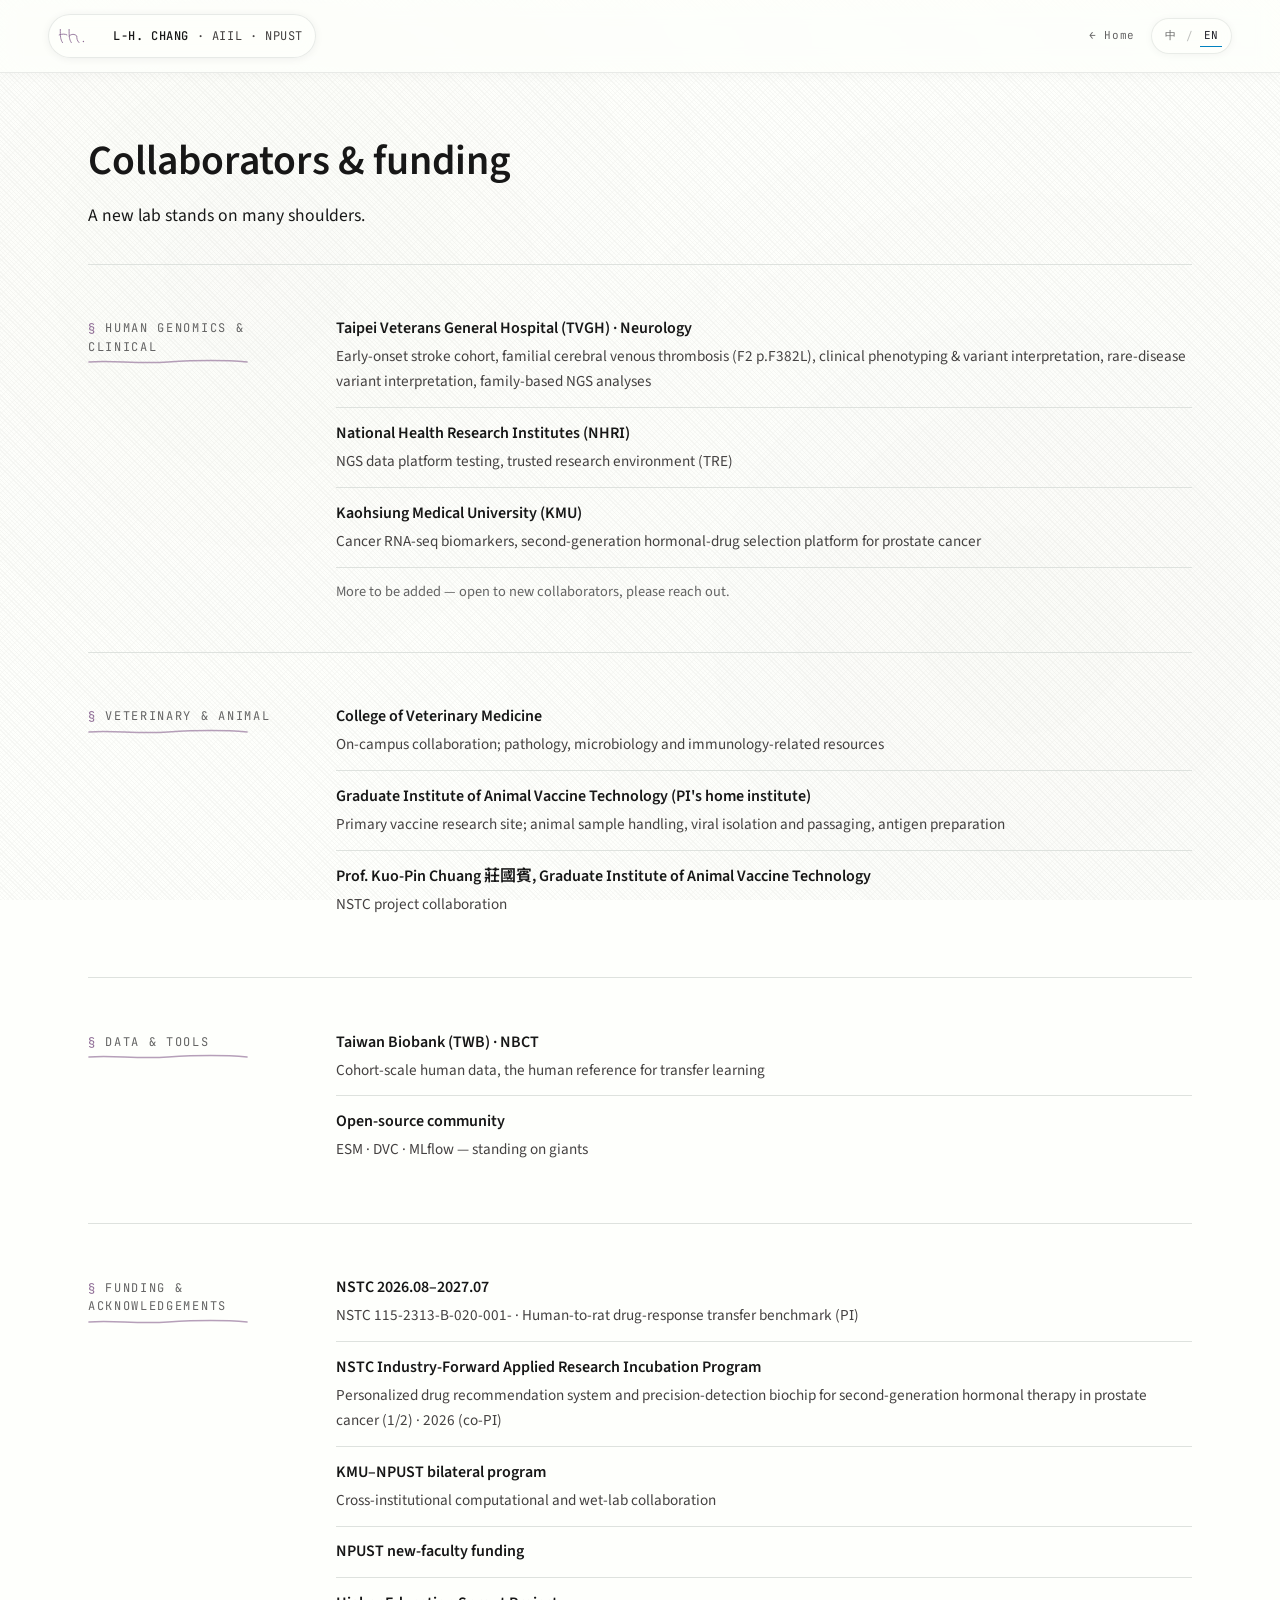
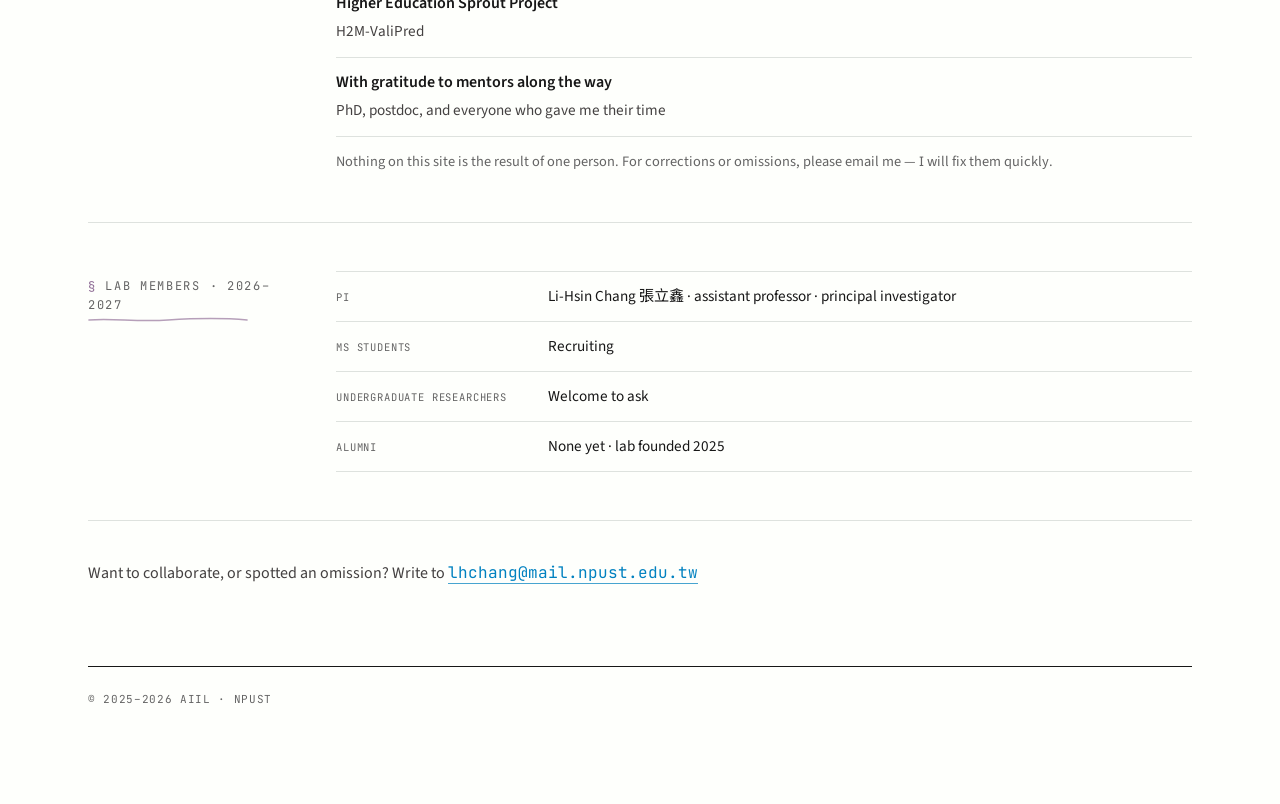
==== collaborators.html @ 1526cdbb "Collaborators: homepage keeps a five-line summary; full list moves to collaborators.html The new pag" ====
<!DOCTYPE html>
<html lang="zh-Hant">
<head>
<meta charset="UTF-8" />
<meta name="viewport" content="width=device-width, initial-scale=1.0" />
<title>合作與經費 · Collaborators — AIIL</title>
<meta name="description" content="Collaborators, funding and lab members of AIIL, the lab of Li-Hsin Chang at NPUST." />

<link rel="preconnect" href="https://fonts.googleapis.com">
<link rel="preconnect" href="https://fonts.gstatic.com" crossorigin>
<link href="https://fonts.googleapis.com/css2?family=JetBrains+Mono:wght@400;500;600&family=Noto+Sans+TC:wght@300;400;500;700&family=Noto+Serif+TC:wght@400;500;600;700;900&family=Source+Sans+3:ital,wght@0,300..700;1,400&family=Source+Serif+4:ital,opsz,wght@0,8..60,400..700;1,8..60,500&display=swap" rel="stylesheet">

<style>
/* Shared tokens, base and top bar: copied from index.html */
:root {
  /* palette: paper + ink, tuned slightly cooler for the night-sky masthead */
  --night-sky:  #1f1f29;
  --brand-blue: #0081c0;
  --action-azure: #41a1cf;
  --paper:      #fefffc;          /* off-white canvas with a small paper warmth */
  --paper-deep: #f9faf7;          /* recessed paper panels */
  --paper-edge: #dee2de;          /* cool hairline rules */
  --ink:        #171717;          /* near-black */
  --ink-soft:   #444141;          /* body text second tier */
  --ink-faint:  #646464;          /* captions, meta */
  --surface:    #ffffff;
  --cinnabar:       #8d6a94;      /* primary ink (accent) */
  --cinnabar-soft:  #a58caa;      /* lighter wash */
  --cinnabar-deep:  #5e4466;      /* saturated stroke core */
  --ink-secondary:  #5e4466;      /* pairs with accent for two-ink flourishes */
  --shadow-soft: rgba(0, 0, 0, 0.08) 0 1px 1px 0, rgba(0, 0, 0, 0.08) 0 4px 5px 0;
  --shadow-nav: rgba(0, 0, 0, 0.12) 0 2px 10px 0;
  --shadow-hairline: rgb(222, 226, 222) 0 0 0 1px;

  /* type */
  --sans-zh: 'Noto Sans TC', system-ui, sans-serif;
  --serif-zh: 'Noto Serif TC', 'Iowan Old Style', 'Charter', Georgia, serif;
  --sans-en: 'Source Sans 3', 'Noto Sans TC', system-ui, sans-serif;
  --serif-en: 'Source Serif 4', 'Noto Serif TC', 'Iowan Old Style', 'Charter', Georgia, serif;
  --sans: var(--sans-zh);
  --serif: var(--serif-zh);
  --mono: 'JetBrains Mono', ui-monospace, 'SFMono-Regular', Menlo, monospace;

  /* rhythm */
  --measure: 62ch;
  --gutter: clamp(1rem, 4vw, 3rem);
}

/* ========================================================================
   RESET + BASE
   ======================================================================== */
*, *::before, *::after { box-sizing: border-box; margin: 0; padding: 0; }

html { scroll-behavior: smooth; -webkit-text-size-adjust: 100%; overflow-x: hidden; }
body {
  font-family: var(--sans);
  color: var(--ink);
  background: var(--paper);
  line-height: 1.55;
  font-size: 17px;
  -webkit-font-smoothing: antialiased;
  text-rendering: optimizeLegibility;
  font-feature-settings: "ss01", "cv11", "calt";
  overflow-x: hidden;
}

/* paper texture — extremely subtle, two overlaid noise layers */
body::before {
  content: "";
  position: fixed; inset: 0;
  pointer-events: none;
  z-index: 0;
  opacity: 0.4;
  mix-blend-mode: multiply;
  background-image:
    radial-gradient(circle at 20% 30%, rgba(120,100,60,0.05) 0, transparent 40%),
    radial-gradient(circle at 80% 70%, rgba(80,60,40,0.05) 0, transparent 45%);
}
/* paper fibres - very faint crosshatch */
body::after {
  content: "";
  position: fixed; inset: 0;
  pointer-events: none;
  z-index: 0;
  opacity: 0.06;
  background-image:
    repeating-linear-gradient(45deg, rgba(27,26,23,0.5) 0 1px, transparent 1px 3px),
    repeating-linear-gradient(-45deg, rgba(27,26,23,0.3) 0 1px, transparent 1px 4px);
}

a { color: inherit; text-decoration: none; }
img { display: block; max-width: 100%; }
button { font: inherit; color: inherit; background: none; border: 0; cursor: pointer; }

::selection { background: var(--cinnabar); color: var(--paper); }

/* html[lang] gets appropriate type roles */
html[lang="zh-Hant"] { --sans: var(--sans-zh); --serif: var(--serif-zh); }
html[lang="en"] { --sans: var(--sans-en); --serif: var(--serif-en); }
html[lang="zh-Hant"] body { font-family: var(--serif); }
html[lang="en"] body { font-family: var(--sans); }

/* ========================================================================
   VERSION SWITCHER (top bar)
   ======================================================================== */
.shell {
  position: relative;
  z-index: 1;
}

.topbar {
  position: sticky;
  top: 0;
  z-index: 50;
  background: color-mix(in srgb, var(--paper) 78%, transparent);
  backdrop-filter: blur(10px);
  border-bottom: 1px solid color-mix(in srgb, var(--paper-edge) 70%, transparent);
  box-shadow: 0 1px 12px rgba(0, 0, 0, 0.035);
}

.topbar-inner {
  max-width: 1400px;
  margin: 0 auto;
  padding: 14px var(--gutter);
  display: flex;
  align-items: center;
  justify-content: space-between;
  gap: 1rem;
  flex-wrap: wrap;
}

.seal {
  display: inline-flex;
  align-items: center;
  gap: 12px;
  padding: 6px 12px 6px 8px;
  font-family: var(--mono);
  font-size: 12px;
  letter-spacing: 0.05em;
  color: var(--ink-soft);
  text-transform: uppercase;
  background: color-mix(in srgb, var(--paper) 76%, transparent);
  border: 1px solid color-mix(in srgb, var(--paper-edge) 70%, transparent);
  border-radius: 50px;
  box-shadow: rgba(0, 0, 0, 0.06) 0 1px 8px 0;
  backdrop-filter: blur(9px);
}
.seal-mark {
  width: 44px; height: 30px;
  display: inline-block;
  color: var(--cinnabar);
}
.seal-mark svg { width: 100%; height: 100%; display: block; overflow: visible; }


.topbar-right {
  display: inline-flex;
  align-items: center;
  gap: 1rem;
}

.lang-switch {
  font-family: var(--mono);
  font-size: 11px;
  letter-spacing: 0.08em;
  color: var(--ink-faint);
  display: inline-flex;
  gap: 6px;
  align-items: center;
  padding: 6px 9px;
  border: 1px solid color-mix(in srgb, var(--paper-edge) 65%, transparent);
  border-radius: 50px;
  background: color-mix(in srgb, var(--paper) 76%, transparent);
  box-shadow: rgba(0, 0, 0, 0.045) 0 1px 8px 0;
  backdrop-filter: blur(9px);
}
.lang-switch button {
  color: var(--ink-faint);
  padding: 2px 4px;
  border-bottom: 1px solid transparent;
}
.lang-switch button.active {
  color: var(--night-sky);
  border-bottom-color: var(--brand-blue);
}
.lang-switch .sep { opacity: 0.4; }


/* ========================================================================
   COLLABORATORS PAGE
   ======================================================================== */
.v1 {
  max-width: 1200px;
  margin: 0 auto;
  padding: 0 var(--gutter) 6rem;
}
.home-link {
  font-family: var(--mono);
  font-size: 11px;
  letter-spacing: 0.06em;
  color: var(--ink-faint);
}
.home-link:hover { color: var(--ink); }

.cp-head {
  padding: 4rem 0 2rem;
  border-bottom: 1px solid var(--paper-edge);
}
.cp-head h1 {
  font-family: var(--serif);
  font-size: clamp(1.8rem, 4vw, 2.6rem);
  font-weight: 600;
  line-height: 1.2;
  color: var(--ink);
}
html[lang="en"] .cp-head h1 { font-family: var(--sans); }
.cp-head .v1-collab-lead { margin-top: 0.9rem; }

.cp-group {
  padding: 3rem 0;
  border-bottom: 1px solid var(--paper-edge);
  display: grid;
  grid-template-columns: 200px minmax(0, 1fr);
  gap: 3rem;
}
.cp-group > div > :first-child { border-top: 0; }
.cp-group .v1-collab-list > :first-child { border-top: 0; padding-top: 0.2rem; }

.cp-cta {
  padding-top: 2.5rem;
  font-size: 1rem;
  color: var(--ink-soft);
}
.cp-cta a {
  font-family: var(--mono);
  color: var(--brand-blue);
  border-bottom: 1px solid color-mix(in srgb, var(--brand-blue) 72%, transparent);
}

.v1-section-label {
  font-family: var(--mono);
  font-size: 12px;
  letter-spacing: 0.14em;
  text-transform: uppercase;
  color: var(--ink-faint);
  padding-top: 0.4rem;
}
h2.v1-section-label { font-weight: 400; line-height: inherit; }
.v1-section-label::before {
  content: "§ ";
  color: var(--cinnabar);
}
/* hand-drawn underline beneath section labels */
.v1-section-label {
  position: relative;
  align-self: start;
  padding-bottom: 0.55rem;
}
.v1-section-label::after {
  content: "";
  position: absolute;
  left: 0; right: 20%;
  bottom: 0;
  height: 6px;
  background-image: var(--pen-underline, none);
  background-repeat: no-repeat;
  background-size: 100% 100%;
  opacity: calc(var(--ink-alpha, 0.75) * 0.85);
  pointer-events: none;
}

.v1-topics-label {
  font-weight: 400;
  font-family: var(--mono);
  font-size: 10.5px;
  letter-spacing: 0.12em;
  text-transform: uppercase;
  color: var(--ink-faint);
  margin-bottom: 0.75rem;
}
/* --- Collaborators & funding --------------------------------------- */
.v1-collab {
  padding: 4rem 0 3rem;
  border-bottom: 1px solid var(--paper-edge);
  display: grid;
  grid-template-columns: 200px minmax(0, 1fr);
  gap: 3rem;
}
.v1-collab-lead {
  margin: 0;
  font-family: var(--serif);
  font-size: 1.1rem;
  line-height: 1.75;
  color: var(--ink);
}
html[lang="en"] .v1-collab-lead { font-family: var(--sans); }
.v1-collab-group { margin-top: 2rem; }
.v1-collab-list,
.v1-member-list { margin: 0; }
.v1-collab-item {
  padding: 0.8rem 0;
  border-top: 1px solid var(--paper-edge);
}
.v1-collab-item dd { margin: 0; }
.v1-collab-note {
  margin: 0;
  padding-top: 0.8rem;
  border-top: 1px solid var(--paper-edge);
  font-size: 0.9rem;
  line-height: 1.65;
  color: var(--ink-faint);
}
.v1-member-list dd { margin: 0; }
.v1-member-list .v1-contact-row { grid-template-columns: 11.5em 1fr; }
.v1-member-val {
  font-family: var(--serif);
  font-size: 0.95rem;
  color: var(--ink);
}
html[lang="en"] .v1-member-val { font-family: var(--sans); }

.v1-collab-item dt {
  display: block;
  font-family: var(--serif);
  font-size: 1rem;
  font-weight: 600;
  color: var(--ink);
}
.v1-collab-item dd {
  display: block;
  margin-top: 0.2rem;
  font-family: var(--serif);
  font-size: 0.95rem;
  line-height: 1.65;
  color: var(--ink-soft);
}
html[lang="en"] .v1-collab-item dt,
html[lang="en"] .v1-collab-item dd { font-family: var(--sans); }
.v1-contact-row {
  display: grid;
  grid-template-columns: 90px 1fr;
  padding: 0.8rem 0;
  border-top: 1px solid var(--paper-edge);
  gap: 1rem;
  align-items: baseline;
}
.v1-contact-row:last-child { border-bottom: 1px solid var(--paper-edge); }
.v1-contact-key {
  font-family: var(--mono);
  font-size: 10.5px;
  letter-spacing: 0.08em;
  text-transform: uppercase;
  color: var(--ink-faint);
}

/* --- Colophon footer ----------------------------------------------- */
.v1-colophon {
  margin-top: 5rem;
  padding-top: 1.5rem;
  border-top: 1px solid var(--ink);
  display: flex;
  justify-content: space-between;
  align-items: baseline;
  flex-wrap: wrap;
  gap: 1rem;
  font-family: var(--mono);
  font-size: 11px;
  letter-spacing: 0.06em;
  color: var(--ink-faint);
}
.v1-colophon .seal-mark {
  width: 22px; height: 22px; font-size: 11px;
}



@media (max-width: 900px) {
  .cp-group { grid-template-columns: 1fr; gap: 1.25rem; }
}
@media (max-width: 560px) {
  body { font-size: 16px; }
  .topbar-inner { padding: 10px var(--gutter); }
  .seal { padding: 5px 10px 5px 7px; gap: 8px; font-size: 10.5px; }
  .seal-mark { width: 32px; height: 24px; }
  .v1-contact-row,
  .v1-member-list .v1-contact-row { grid-template-columns: 1fr; gap: 0.25rem; }
}
</style>
</head>
<body>
<div class="shell">

<header class="topbar">
  <div class="topbar-inner">
    <a href="index.html" class="seal" aria-label="AIIL home">
      <span class="seal-mark" aria-hidden="true">
        <svg viewBox="0 0 80 36">
          <g fill="none" stroke="currentColor" stroke-width="1.6" stroke-linecap="round" stroke-linejoin="round">
            <!-- stylised handwritten "lh" monogram -->
            <path d="M6 6 C 6 18, 6 24, 10 30"/>
            <path d="M4 16 C 10 14, 14 14, 18 16"/>
            <path d="M22 6 C 22 18, 22 24, 26 30"/>
            <path d="M22 18 C 26 14, 32 14, 36 18 C 36 22, 36 26, 40 30"/>
            <!-- small dot / pen lift -->
            <circle cx="48" cy="28" r="1.3" fill="currentColor" stroke="none"/>
          </g>
        </svg>
      </span>
      <span><strong style="color:var(--ink);font-weight:500">L-H. Chang</strong> · AIIL · NPUST</span>
    </a>
    <div class="topbar-right">
      <a href="index.html" class="home-link" data-i18n="cp.home">← 回首頁</a>
      <div class="lang-switch">
        <button data-lang="zh" class="active">中</button>
        <span class="sep">/</span>
        <button data-lang="en">EN</button>
      </div>
    </div>
  </div>
</header>

<main class="v1">
  <header class="cp-head">
    <h1 data-i18n="cp.title">合作與經費</h1>
    <p class="v1-collab-lead" data-i18n="v1.collab.lead">一間剛起步的實驗室，站在很多人的肩膀上。</p>
  </header>

  <section class="cp-group">
    <h2 class="v1-section-label" data-i18n="v1.collab.hg.head">人類基因體與臨床</h2>
    <div>
        <dl class="v1-collab-list">
          <div class="v1-collab-item">
            <dt data-i18n="v1.collab.hg.tvgh.name">臺北榮民總醫院・神經內科</dt>
            <dd data-i18n="v1.collab.hg.tvgh.desc">早發性腦中風 cohort、家族性腦靜脈竇血栓 F2 p.F382L、臨床表型與遺傳判讀、罕見疾病 variant interpretation、family-based NGS 分析</dd>
          </div>
          <div class="v1-collab-item">
            <dt data-i18n="v1.collab.hg.nhri.name">國家衛生研究院</dt>
            <dd data-i18n="v1.collab.hg.nhri.desc">NGS 資料平台測試、可信研究環境（TRE）</dd>
          </div>
          <div class="v1-collab-item">
            <dt data-i18n="v1.collab.hg.kmu.name">高雄醫學大學</dt>
            <dd data-i18n="v1.collab.hg.kmu.desc">癌症 RNA-seq 生物標記、攝護腺癌二代荷爾蒙藥物選擇平台</dd>
          </div>
        </dl>
        <p class="v1-collab-note" data-i18n="v1.collab.hg.more">陸續補上，歡迎有意合作者來信。</p>
    </div>
  </section>
  <section class="cp-group">
    <h2 class="v1-section-label" data-i18n="v1.collab.vet.head">獸醫與動物</h2>
    <div>
        <dl class="v1-collab-list">
          <div class="v1-collab-item">
            <dt data-i18n="v1.collab.vet.vetmed.name">獸醫學院</dt>
            <dd data-i18n="v1.collab.vet.vetmed.desc">院內合作；病理、微生物與免疫相關資源</dd>
          </div>
          <div class="v1-collab-item">
            <dt data-i18n="v1.collab.vet.avt.name">動物疫苗科技研究所（PI 所屬單位）</dt>
            <dd data-i18n="v1.collab.vet.avt.desc">疫苗研究主場域；動物樣本處理、病毒分離與傳代、抗原製備</dd>
          </div>
          <div class="v1-collab-item">
            <dt data-i18n="v1.collab.vet.chuang.name">莊國賓老師・動物疫苗科技研究所</dt>
            <dd data-i18n="v1.collab.vet.chuang.desc">國科會計畫合作</dd>
          </div>
        </dl>
    </div>
  </section>
  <section class="cp-group">
    <h2 class="v1-section-label" data-i18n="v1.collab.data.head">資料與工具</h2>
    <div>
        <dl class="v1-collab-list">
          <div class="v1-collab-item">
            <dt data-i18n="v1.collab.data.twb.name">台灣生物資料庫（TWB）・NBCT</dt>
            <dd data-i18n="v1.collab.data.twb.desc">人類面的 cohort-scale 資料，作為轉移學習的人類參考</dd>
          </div>
          <div class="v1-collab-item">
            <dt data-i18n="v1.collab.data.oss.name">開源社群</dt>
            <dd data-i18n="v1.collab.data.oss.desc">ESM・DVC・MLflow，站在巨人的肩膀上</dd>
          </div>
        </dl>
    </div>
  </section>
  <section class="cp-group">
    <h2 class="v1-section-label" data-i18n="v1.collab.fund.head">經費與致謝</h2>
    <div>
        <dl class="v1-collab-list">
          <div class="v1-collab-item">
            <dt data-i18n="v1.collab.fund.f1.name">國科會 2026.08–2027.07</dt>
            <dd data-i18n="v1.collab.fund.f1.desc">NSTC 115-2313-B-020-001-・人到大鼠藥物反應轉移基準（主持人）</dd>
          </div>
          <div class="v1-collab-item">
            <dt data-i18n="v1.collab.fund.f2.name">國科會產業前瞻—應用型研究育苗專案</dt>
            <dd data-i18n="v1.collab.fund.f2.desc">攝護腺癌二代賀爾蒙藥物治療之個人化用藥推薦系統及精準檢測生物晶片（1/2）・2026（共同主持人）</dd>
          </div>
          <div class="v1-collab-item">
            <dt data-i18n="v1.collab.fund.f3.name">高醫屏科雙邊計畫</dt>
            <dd data-i18n="v1.collab.fund.f3.desc">跨校計算與濕實驗合作</dd>
          </div>
          <div class="v1-collab-item">
            <dt data-i18n="v1.collab.fund.f4.name">校內新進教師經費</dt>
          </div>
          <div class="v1-collab-item">
            <dt data-i18n="v1.collab.fund.f5.name">高教深耕</dt>
            <dd data-i18n="v1.collab.fund.f5.desc">H2M-ValiPred</dd>
          </div>
          <div class="v1-collab-item">
            <dt data-i18n="v1.collab.fund.thanks.name">感謝一路上的指導者</dt>
            <dd data-i18n="v1.collab.fund.thanks.desc">博班、博後與每個願意花時間的前輩</dd>
          </div>
        </dl>
        <p class="v1-collab-note" data-i18n="v1.collab.fund.note">本站呈現的研究成果，都是多方合作與公開資源累積的結果。若有遺漏或錯誤，請來信告知，會盡速修正。</p>
    </div>
  </section>
  <section class="cp-group">
    <h2 class="v1-section-label" data-i18n="v1.collab.mem.head">實驗室成員・2026–2027</h2>
    <div>
        <dl class="v1-member-list">
          <div class="v1-contact-row"><dt class="v1-contact-key" data-i18n="v1.collab.mem.pi.k">PI</dt><dd class="v1-member-val" data-i18n="v1.collab.mem.pi.v">張立鑫 Li-Hsin Chang・助理教授・主持人</dd></div>
          <div class="v1-contact-row"><dt class="v1-contact-key" data-i18n="v1.collab.mem.ms.k">碩士生</dt><dd class="v1-member-val" data-i18n="v1.collab.mem.ms.v">招募中</dd></div>
          <div class="v1-contact-row"><dt class="v1-contact-key" data-i18n="v1.collab.mem.ug.k">專題生</dt><dd class="v1-member-val" data-i18n="v1.collab.mem.ug.v">歡迎詢問</dd></div>
          <div class="v1-contact-row"><dt class="v1-contact-key" data-i18n="v1.collab.mem.alumni.k">畢業生</dt><dd class="v1-member-val" data-i18n="v1.collab.mem.alumni.v">尚無，實驗室於 2025 成立</dd></div>
        </dl>
    </div>
  </section>

  <p class="cp-cta"><span data-i18n="cp.cta">想合作，或發現遺漏？來信：</span> <a href="mailto:lhchang@mail.npust.edu.tw">lhchang@mail.npust.edu.tw</a></p>

  <footer class="v1-colophon">
    <div>© 2025–2026 AIIL · NPUST</div>
  </footer>
</main>

</div>
<script>
const I18N = {
  zh: {
    "cp.home": "← 回首頁",
    "cp.title": "合作與經費",
    "cp.cta": "想合作，或發現遺漏？來信：",
    /* V1 collaborators & funding */
    "v1.collab.label": "合作與經費",
    "v1.collab.lead": "一間剛起步的實驗室，站在很多人的肩膀上。",
    "v1.collab.hg.head": "人類基因體與臨床",
    "v1.collab.hg.tvgh.name": "臺北榮民總醫院・神經內科",
    "v1.collab.hg.tvgh.desc": "早發性腦中風 cohort、家族性腦靜脈竇血栓 F2 p.F382L、臨床表型與遺傳判讀、罕見疾病 variant interpretation、family-based NGS 分析",
    "v1.collab.hg.nhri.name": "國家衛生研究院",
    "v1.collab.hg.nhri.desc": "NGS 資料平台測試、可信研究環境（TRE）",
    "v1.collab.hg.kmu.name": "高雄醫學大學",
    "v1.collab.hg.kmu.desc": "癌症 RNA-seq 生物標記、攝護腺癌二代荷爾蒙藥物選擇平台",
    "v1.collab.hg.more": "陸續補上，歡迎有意合作者來信。",
    "v1.collab.vet.head": "獸醫與動物",
    "v1.collab.vet.vetmed.name": "獸醫學院",
    "v1.collab.vet.vetmed.desc": "院內合作；病理、微生物與免疫相關資源",
    "v1.collab.vet.avt.name": "動物疫苗科技研究所（PI 所屬單位）",
    "v1.collab.vet.avt.desc": "疫苗研究主場域；動物樣本處理、病毒分離與傳代、抗原製備",
    "v1.collab.vet.chuang.name": "莊國賓老師・動物疫苗科技研究所",
    "v1.collab.vet.chuang.desc": "國科會計畫合作",
    "v1.collab.data.head": "資料與工具",
    "v1.collab.data.twb.name": "台灣生物資料庫（TWB）・NBCT",
    "v1.collab.data.twb.desc": "人類面的 cohort-scale 資料，作為轉移學習的人類參考",
    "v1.collab.data.oss.name": "開源社群",
    "v1.collab.data.oss.desc": "ESM・DVC・MLflow，站在巨人的肩膀上",
    "v1.collab.fund.head": "經費與致謝",
    "v1.collab.fund.f1.name": "國科會 2026.08–2027.07",
    "v1.collab.fund.f1.desc": "NSTC 115-2313-B-020-001-・人到大鼠藥物反應轉移基準（主持人）",
    "v1.collab.fund.f2.name": "國科會產業前瞻—應用型研究育苗專案",
    "v1.collab.fund.f2.desc": "攝護腺癌二代賀爾蒙藥物治療之個人化用藥推薦系統及精準檢測生物晶片（1/2）・2026（共同主持人）",
    "v1.collab.fund.f3.name": "高醫屏科雙邊計畫",
    "v1.collab.fund.f3.desc": "跨校計算與濕實驗合作",
    "v1.collab.fund.f4.name": "校內新進教師經費",
    "v1.collab.fund.f5.name": "高教深耕",
    "v1.collab.fund.f5.desc": "H2M-ValiPred",
    "v1.collab.fund.thanks.name": "感謝一路上的指導者",
    "v1.collab.fund.thanks.desc": "博班、博後與每個願意花時間的前輩",
    "v1.collab.fund.note": "本站呈現的研究成果，都是多方合作與公開資源累積的結果。若有遺漏或錯誤，請來信告知，會盡速修正。",
    "v1.collab.mem.head": "實驗室成員・2026–2027",
    "v1.collab.mem.pi.k": "PI",
    "v1.collab.mem.pi.v": "張立鑫 Li-Hsin Chang・助理教授・主持人",
    "v1.collab.mem.ms.k": "碩士生",
    "v1.collab.mem.ms.v": "招募中",
    "v1.collab.mem.ug.k": "專題生",
    "v1.collab.mem.ug.v": "歡迎詢問",
    "v1.collab.mem.alumni.k": "畢業生",
    "v1.collab.mem.alumni.v": "尚無，實驗室於 2025 成立",
  },
  en: {
    "cp.home": "← Home",
    "cp.title": "Collaborators & funding",
    "cp.cta": "Want to collaborate, or spotted an omission? Write to",
    /* V1 collaborators & funding */
    "v1.collab.label": "COLLABORATORS & FUNDING",
    "v1.collab.lead": "A new lab stands on many shoulders.",
    "v1.collab.hg.head": "Human genomics & clinical",
    "v1.collab.hg.tvgh.name": "Taipei Veterans General Hospital (TVGH) · Neurology",
    "v1.collab.hg.tvgh.desc": "Early-onset stroke cohort, familial cerebral venous thrombosis (F2 p.F382L), clinical phenotyping & variant interpretation, rare-disease variant interpretation, family-based NGS analyses",
    "v1.collab.hg.nhri.name": "National Health Research Institutes (NHRI)",
    "v1.collab.hg.nhri.desc": "NGS data platform testing, trusted research environment (TRE)",
    "v1.collab.hg.kmu.name": "Kaohsiung Medical University (KMU)",
    "v1.collab.hg.kmu.desc": "Cancer RNA-seq biomarkers, second-generation hormonal-drug selection platform for prostate cancer",
    "v1.collab.hg.more": "More to be added — open to new collaborators, please reach out.",
    "v1.collab.vet.head": "Veterinary & animal",
    "v1.collab.vet.vetmed.name": "College of Veterinary Medicine",
    "v1.collab.vet.vetmed.desc": "On-campus collaboration; pathology, microbiology and immunology-related resources",
    "v1.collab.vet.avt.name": "Graduate Institute of Animal Vaccine Technology (PI's home institute)",
    "v1.collab.vet.avt.desc": "Primary vaccine research site; animal sample handling, viral isolation and passaging, antigen preparation",
    "v1.collab.vet.chuang.name": "Prof. Kuo-Pin Chuang 莊國賓, Graduate Institute of Animal Vaccine Technology",
    "v1.collab.vet.chuang.desc": "NSTC project collaboration",
    "v1.collab.data.head": "Data & tools",
    "v1.collab.data.twb.name": "Taiwan Biobank (TWB) · NBCT",
    "v1.collab.data.twb.desc": "Cohort-scale human data, the human reference for transfer learning",
    "v1.collab.data.oss.name": "Open-source community",
    "v1.collab.data.oss.desc": "ESM · DVC · MLflow — standing on giants",
    "v1.collab.fund.head": "Funding & acknowledgements",
    "v1.collab.fund.f1.name": "NSTC 2026.08–2027.07",
    "v1.collab.fund.f1.desc": "NSTC 115-2313-B-020-001- · Human-to-rat drug-response transfer benchmark (PI)",
    "v1.collab.fund.f2.name": "NSTC Industry-Forward Applied Research Incubation Program",
    "v1.collab.fund.f2.desc": "Personalized drug recommendation system and precision-detection biochip for second-generation hormonal therapy in prostate cancer (1/2) · 2026 (co-PI)",
    "v1.collab.fund.f3.name": "KMU–NPUST bilateral program",
    "v1.collab.fund.f3.desc": "Cross-institutional computational and wet-lab collaboration",
    "v1.collab.fund.f4.name": "NPUST new-faculty funding",
    "v1.collab.fund.f5.name": "Higher Education Sprout Project",
    "v1.collab.fund.f5.desc": "H2M-ValiPred",
    "v1.collab.fund.thanks.name": "With gratitude to mentors along the way",
    "v1.collab.fund.thanks.desc": "PhD, postdoc, and everyone who gave me their time",
    "v1.collab.fund.note": "Nothing on this site is the result of one person. For corrections or omissions, please email me — I will fix them quickly.",
    "v1.collab.mem.head": "Lab members · 2026–2027",
    "v1.collab.mem.pi.k": "PI",
    "v1.collab.mem.pi.v": "Li-Hsin Chang 張立鑫 · assistant professor · principal investigator",
    "v1.collab.mem.ms.k": "MS students",
    "v1.collab.mem.ms.v": "Recruiting",
    "v1.collab.mem.ug.k": "Undergraduate researchers",
    "v1.collab.mem.ug.v": "Welcome to ask",
    "v1.collab.mem.alumni.k": "Alumni",
    "v1.collab.mem.alumni.v": "None yet · lab founded 2025",
  }
};

function setLang(lang) {
  if (!I18N[lang]) return;
  document.documentElement.lang = lang === 'zh' ? 'zh-Hant' : 'en';
  document.querySelectorAll('[data-i18n]').forEach(el => {
    const val = I18N[lang][el.getAttribute('data-i18n')];
    if (val != null) el.innerHTML = val;
  });
  document.querySelectorAll('.lang-switch button').forEach(b => {
    b.classList.toggle('active', b.dataset.lang === lang);
  });
  try { localStorage.setItem('aiil_lang', lang); } catch(e){}
}

function refreshPenStrokes() {
  const cs = getComputedStyle(document.body);
  const primary = cs.getPropertyValue('--cinnabar').trim() || '#8d6a94';
  const secondary = cs.getPropertyValue('--ink-secondary').trim() || primary;
  const width = parseFloat(cs.getPropertyValue('--ink-width')) || 1.4;

  const wave = encodeURIComponent(
    `<svg xmlns='http://www.w3.org/2000/svg' viewBox='0 0 240 14' preserveAspectRatio='none'>
       <path d='M2 9 C 24 3, 50 11, 78 6 S 132 3, 160 9 S 210 4, 238 8'
             fill='none' stroke='${primary}' stroke-width='${width*1.1}' stroke-linecap='round'/>
       <path d='M2 11 C 30 7, 56 13, 82 10 S 136 8, 164 12 S 214 9, 238 11'
             fill='none' stroke='${secondary}' stroke-width='${width*0.55}' stroke-linecap='round' opacity='0.55'/>
     </svg>`
  );
  const underline = encodeURIComponent(
    `<svg xmlns='http://www.w3.org/2000/svg' viewBox='0 0 200 6' preserveAspectRatio='none'>
       <path d='M1 3 C 30 1, 60 5, 100 3 S 170 1, 199 3' fill='none'
             stroke='${primary}' stroke-width='${width}' stroke-linecap='round'/>
     </svg>`
  );
  const underlineH = encodeURIComponent(
    `<svg xmlns='http://www.w3.org/2000/svg' viewBox='0 0 300 10' preserveAspectRatio='none'>
       <path d='M2 6 C 40 2, 90 9, 150 5 S 250 2, 298 6' fill='none'
             stroke='${primary}' stroke-width='${width*1.3}' stroke-linecap='round'/>
       <path d='M6 8 C 60 5, 110 10, 170 7 S 260 5, 292 8' fill='none'
             stroke='${secondary}' stroke-width='${width*0.6}' stroke-linecap='round' opacity='0.5'/>
     </svg>`
  );

  document.body.style.setProperty('--pen-wave', `url("data:image/svg+xml;utf8,${wave}")`);
  document.body.style.setProperty('--pen-underline', `url("data:image/svg+xml;utf8,${underline}")`);
  document.body.style.setProperty('--pen-underline-h', `url("data:image/svg+xml;utf8,${underlineH}")`);
}

document.querySelectorAll('.lang-switch button').forEach(b => {
  b.addEventListener('click', () => setLang(b.dataset.lang));
});

(() => {
  let lang = null;
  try { const s = localStorage.getItem('aiil_lang'); if (s === 'zh' || s === 'en') lang = s; } catch(e){}
  if (!lang) lang = (navigator.language || '').toLowerCase().startsWith('zh') ? 'zh' : 'en';
  refreshPenStrokes();
  setLang(lang);
})();
</script>
</body>
</html>
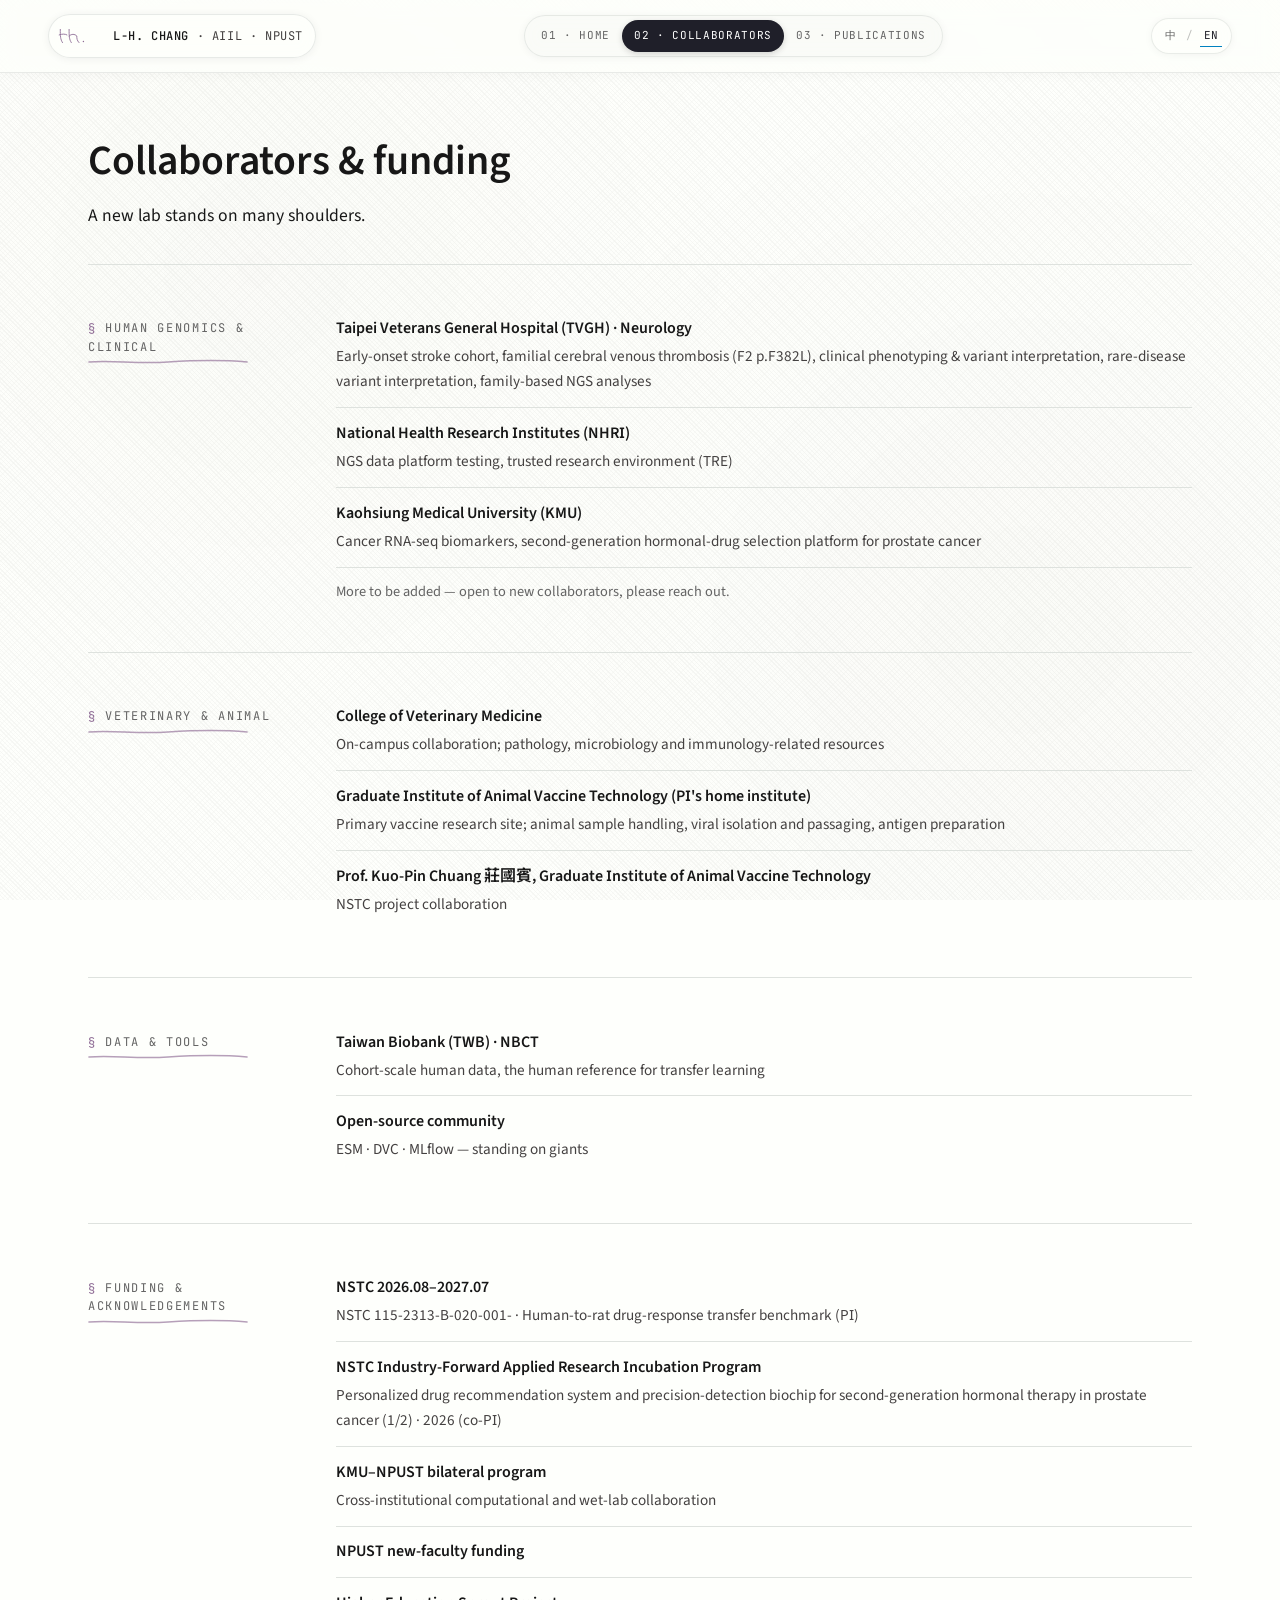
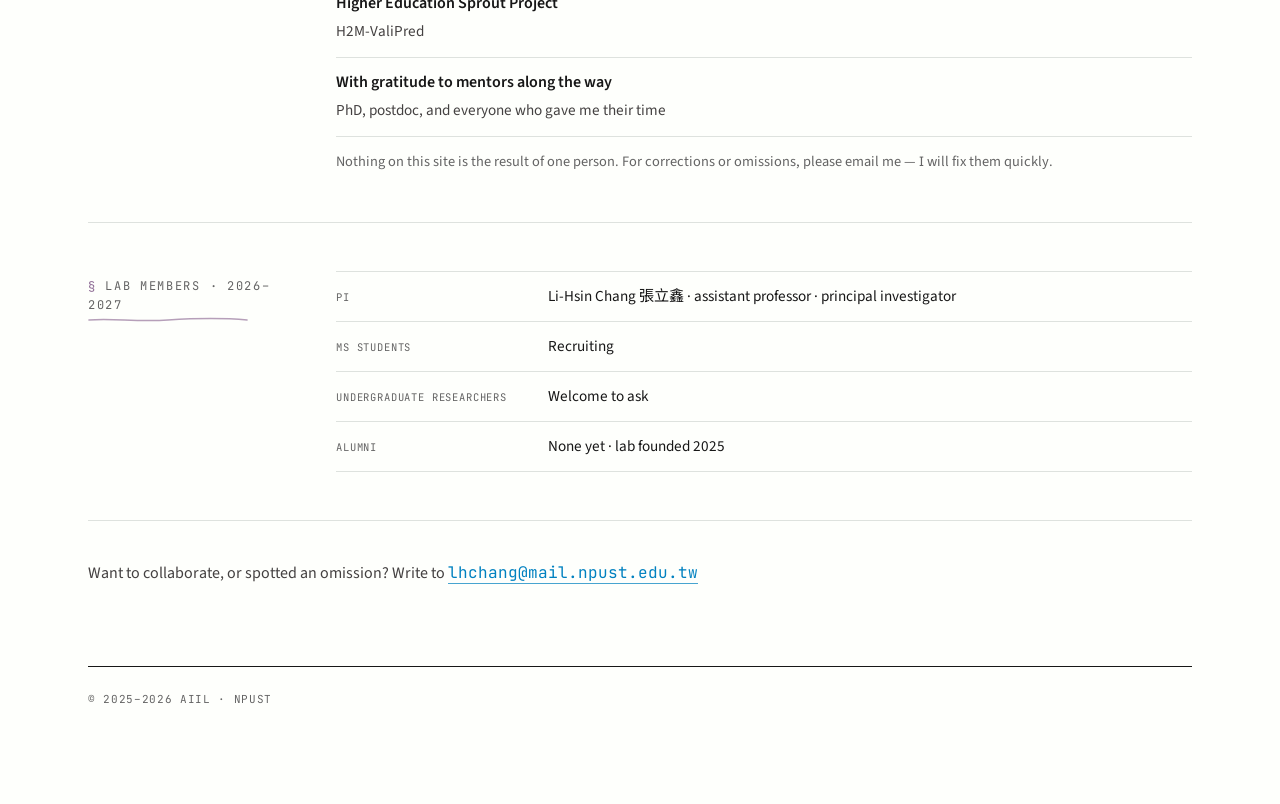
==== commit db1ab43d: "Remove v2 collaborators tab; nav links to collaborators.html on both pages Drops the v2 markup, styl" ====
--- a/collaborators.html
+++ b/collaborators.html
@@ -194,13 +194,35 @@
   margin: 0 auto;
   padding: 0 var(--gutter) 6rem;
 }
-.home-link {
+.version-switch {
+  display: inline-flex;
+  border: 1px solid color-mix(in srgb, var(--paper-edge) 72%, transparent);
+  background: color-mix(in srgb, var(--paper-deep) 82%, transparent);
+  padding: 4px;
+  border-radius: 50px;
   font-family: var(--mono);
   font-size: 11px;
   letter-spacing: 0.06em;
+  box-shadow: rgba(0, 0, 0, 0.05) 0 1px 8px 0;
+  backdrop-filter: blur(9px);
+}
+.version-switch button,
+.version-switch a {
+  padding: 7px 12px;
   color: var(--ink-faint);
-}
-.home-link:hover { color: var(--ink); }
+  text-transform: uppercase;
+  white-space: nowrap;
+  border-radius: 50px;
+  transition: color .15s, background .15s, box-shadow .15s;
+}
+.version-switch .active {
+  background: var(--night-sky);
+  color: var(--surface);
+  box-shadow: rgba(0, 0, 0, 0.16) 0 2px 6px 0;
+}
+.version-switch button:hover:not(.active),
+.version-switch a:hover { color: var(--ink); }
+
 
 .cp-head {
   padding: 4rem 0 2rem;
@@ -382,6 +404,11 @@
   .topbar-inner { padding: 10px var(--gutter); }
   .seal { padding: 5px 10px 5px 7px; gap: 8px; font-size: 10.5px; }
   .seal-mark { width: 32px; height: 24px; }
+  .topbar-inner { justify-content: center; gap: 0.55rem; }
+  .version-switch { order: 2; max-width: 100%; overflow-x: auto; scrollbar-width: none; }
+  .version-switch::-webkit-scrollbar { display: none; }
+  .version-switch a { padding: 6px 8px; font-size: 10px; }
+  .topbar-right { order: 3; width: 100%; justify-content: center; }
   .v1-contact-row,
   .v1-member-list .v1-contact-row { grid-template-columns: 1fr; gap: 0.25rem; }
 }
@@ -408,8 +435,13 @@
       </span>
       <span><strong style="color:var(--ink);font-weight:500">L-H. Chang</strong> · AIIL · NPUST</span>
     </a>
+    <nav class="version-switch" aria-label="Site sections">
+      <a href="index.html#home" data-i18n="nav.v1">01 · 首頁</a>
+      <a href="collaborators.html" class="active" aria-current="page" data-i18n="nav.v2">02 · 合作者</a>
+      <a href="index.html#publications" data-i18n="nav.v3">03 · 著作列表</a>
+    </nav>
+
     <div class="topbar-right">
-      <a href="index.html" class="home-link" data-i18n="cp.home">← 回首頁</a>
       <div class="lang-switch">
         <button data-lang="zh" class="active">中</button>
         <span class="sep">/</span>
@@ -533,7 +565,9 @@
 <script>
 const I18N = {
   zh: {
-    "cp.home": "← 回首頁",
+    "nav.v1": "01 · 首頁",
+    "nav.v2": "02 · 合作者",
+    "nav.v3": "03 · 著作列表",
     "cp.title": "合作與經費",
     "cp.cta": "想合作，或發現遺漏？來信：",
     /* V1 collaborators & funding */
@@ -583,7 +617,9 @@
     "v1.collab.mem.alumni.v": "尚無，實驗室於 2025 成立",
   },
   en: {
-    "cp.home": "← Home",
+    "nav.v1": "01 · Home",
+    "nav.v2": "02 · Collaborators",
+    "nav.v3": "03 · Publications",
     "cp.title": "Collaborators & funding",
     "cp.cta": "Want to collaborate, or spotted an omission? Write to",
     /* V1 collaborators & funding */
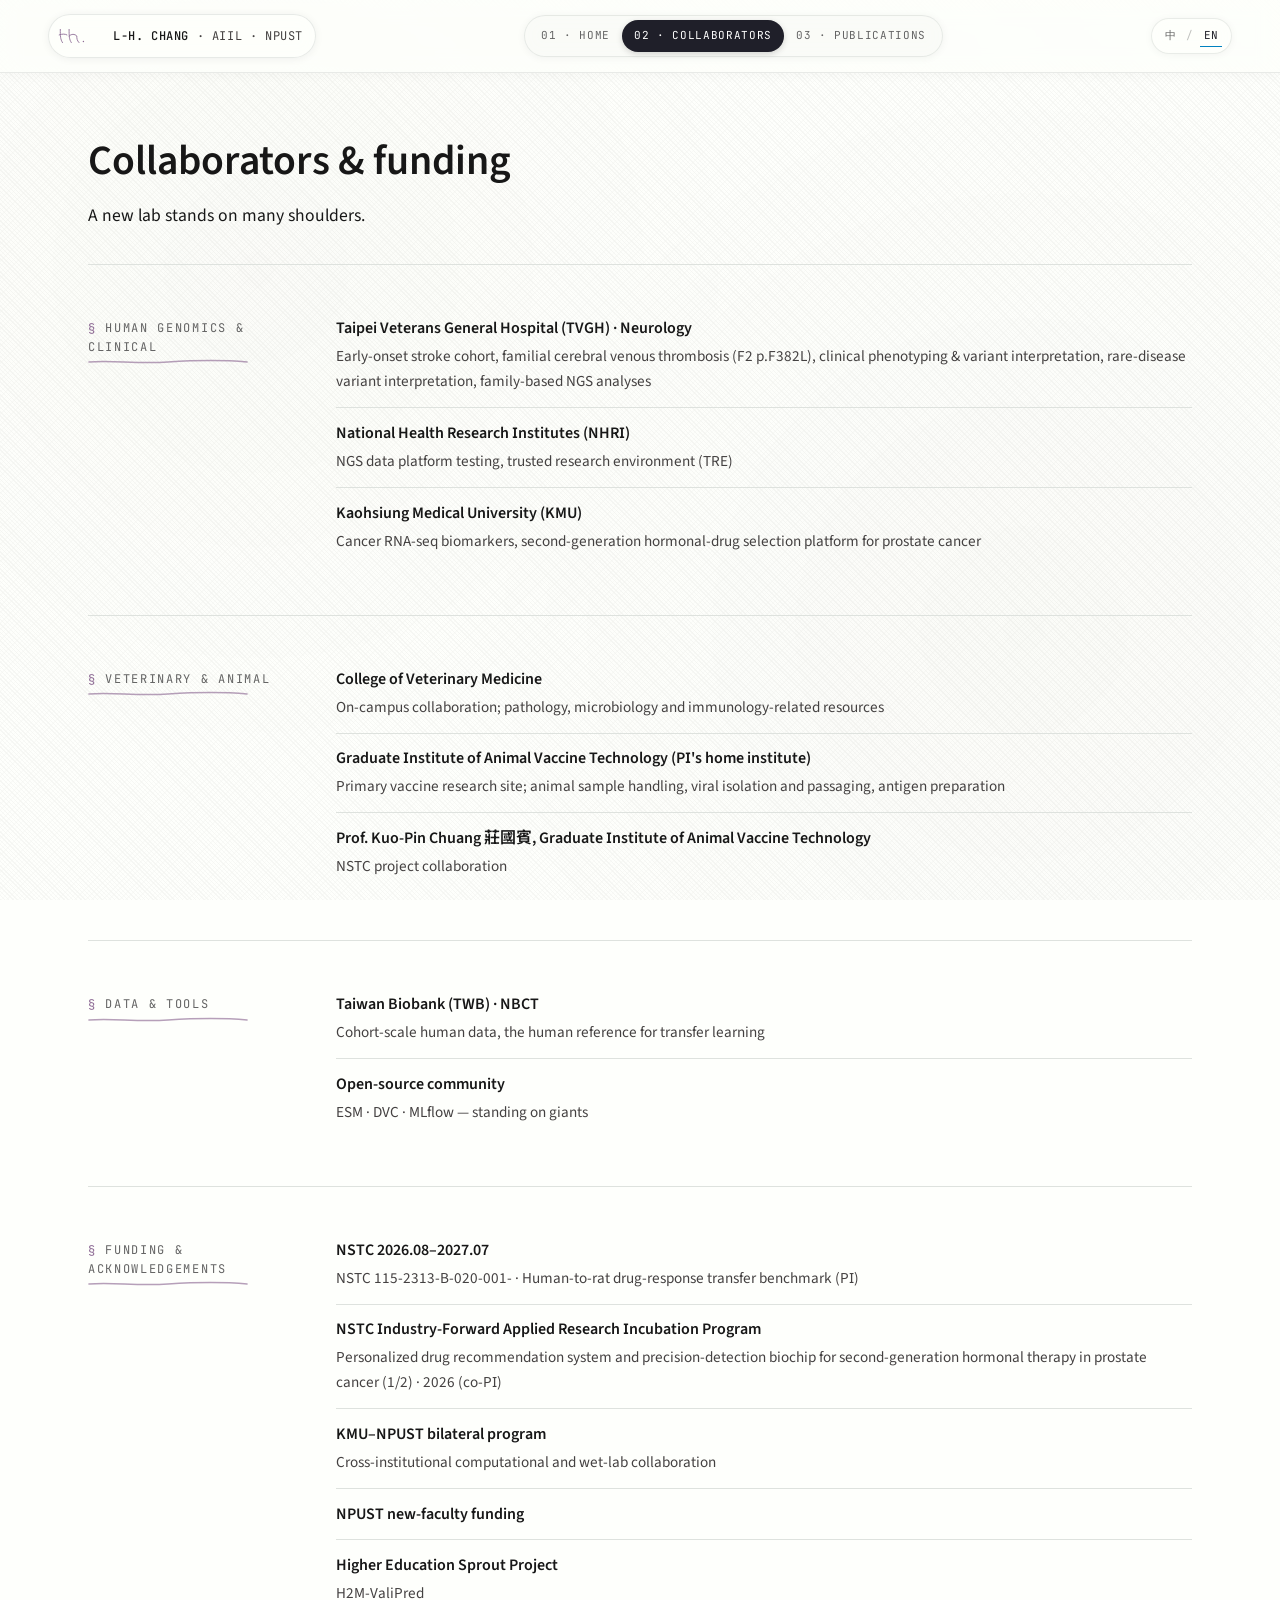
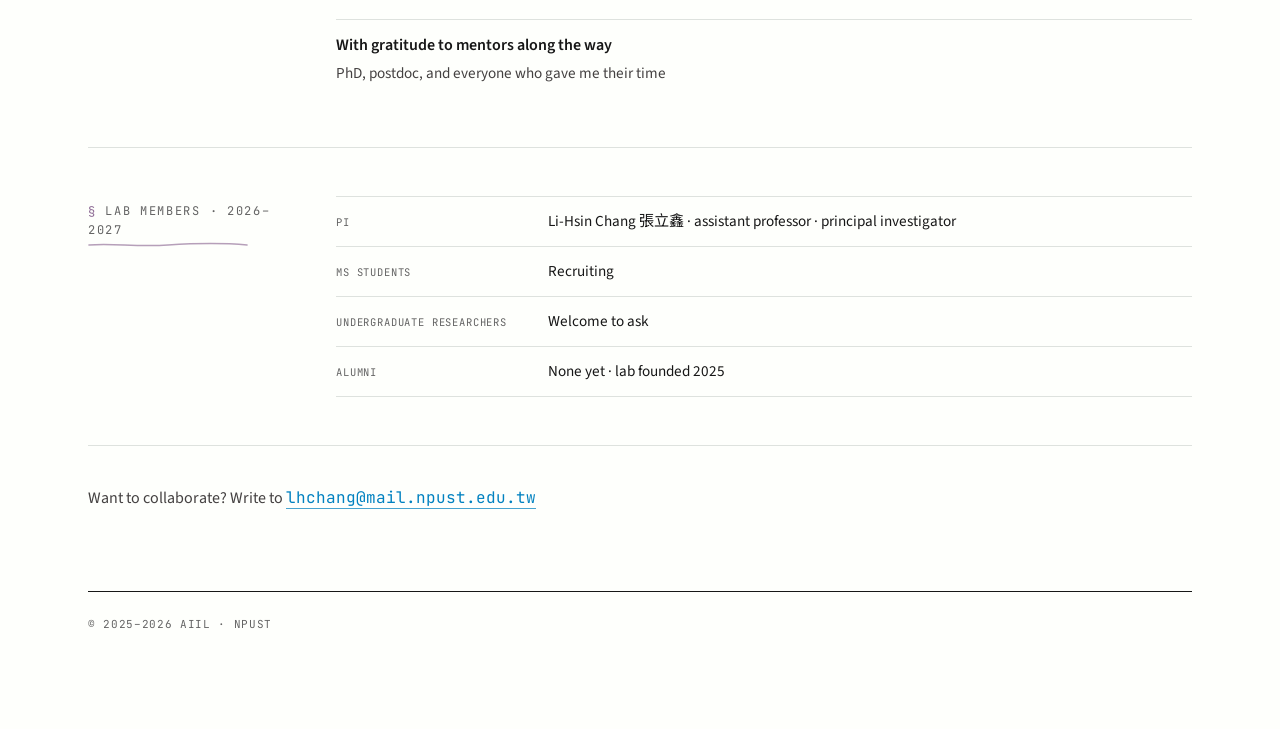
==== commit 1eb5c5b8: "Drop remaining sentences about the site itself; refresh meta descriptions Collaborators: remove the " ====
--- a/collaborators.html
+++ b/collaborators.html
@@ -10,328 +10,34 @@
 <link rel="preconnect" href="https://fonts.gstatic.com" crossorigin>
 <link href="https://fonts.googleapis.com/css2?family=JetBrains+Mono:wght@400;500;600&family=Noto+Sans+TC:wght@300;400;500;700&family=Noto+Serif+TC:wght@400;500;600;700;900&family=Source+Sans+3:ital,wght@0,300..700;1,400&family=Source+Serif+4:ital,opsz,wght@0,8..60,400..700;1,8..60,500&display=swap" rel="stylesheet">
 
+<link rel="stylesheet" href="site.css">
 <style>
-/* Shared tokens, base and top bar: copied from index.html */
-:root {
-  /* palette: paper + ink, tuned slightly cooler for the night-sky masthead */
-  --night-sky:  #1f1f29;
-  --brand-blue: #0081c0;
-  --action-azure: #41a1cf;
-  --paper:      #fefffc;          /* off-white canvas with a small paper warmth */
-  --paper-deep: #f9faf7;          /* recessed paper panels */
-  --paper-edge: #dee2de;          /* cool hairline rules */
-  --ink:        #171717;          /* near-black */
-  --ink-soft:   #444141;          /* body text second tier */
-  --ink-faint:  #646464;          /* captions, meta */
-  --surface:    #ffffff;
-  --cinnabar:       #8d6a94;      /* primary ink (accent) */
-  --cinnabar-soft:  #a58caa;      /* lighter wash */
-  --cinnabar-deep:  #5e4466;      /* saturated stroke core */
-  --ink-secondary:  #5e4466;      /* pairs with accent for two-ink flourishes */
-  --shadow-soft: rgba(0, 0, 0, 0.08) 0 1px 1px 0, rgba(0, 0, 0, 0.08) 0 4px 5px 0;
-  --shadow-nav: rgba(0, 0, 0, 0.12) 0 2px 10px 0;
-  --shadow-hairline: rgb(222, 226, 222) 0 0 0 1px;
-
-  /* type */
-  --sans-zh: 'Noto Sans TC', system-ui, sans-serif;
-  --serif-zh: 'Noto Serif TC', 'Iowan Old Style', 'Charter', Georgia, serif;
-  --sans-en: 'Source Sans 3', 'Noto Sans TC', system-ui, sans-serif;
-  --serif-en: 'Source Serif 4', 'Noto Serif TC', 'Iowan Old Style', 'Charter', Georgia, serif;
-  --sans: var(--sans-zh);
-  --serif: var(--serif-zh);
-  --mono: 'JetBrains Mono', ui-monospace, 'SFMono-Regular', Menlo, monospace;
-
-  /* rhythm */
-  --measure: 62ch;
-  --gutter: clamp(1rem, 4vw, 3rem);
-}
-
-/* ========================================================================
-   RESET + BASE
-   ======================================================================== */
-*, *::before, *::after { box-sizing: border-box; margin: 0; padding: 0; }
-
-html { scroll-behavior: smooth; -webkit-text-size-adjust: 100%; overflow-x: hidden; }
-body {
-  font-family: var(--sans);
-  color: var(--ink);
-  background: var(--paper);
-  line-height: 1.55;
-  font-size: 17px;
-  -webkit-font-smoothing: antialiased;
-  text-rendering: optimizeLegibility;
-  font-feature-settings: "ss01", "cv11", "calt";
-  overflow-x: hidden;
-}
-
-/* paper texture — extremely subtle, two overlaid noise layers */
-body::before {
-  content: "";
-  position: fixed; inset: 0;
-  pointer-events: none;
-  z-index: 0;
-  opacity: 0.4;
-  mix-blend-mode: multiply;
-  background-image:
-    radial-gradient(circle at 20% 30%, rgba(120,100,60,0.05) 0, transparent 40%),
-    radial-gradient(circle at 80% 70%, rgba(80,60,40,0.05) 0, transparent 45%);
-}
-/* paper fibres - very faint crosshatch */
-body::after {
-  content: "";
-  position: fixed; inset: 0;
-  pointer-events: none;
-  z-index: 0;
-  opacity: 0.06;
-  background-image:
-    repeating-linear-gradient(45deg, rgba(27,26,23,0.5) 0 1px, transparent 1px 3px),
-    repeating-linear-gradient(-45deg, rgba(27,26,23,0.3) 0 1px, transparent 1px 4px);
-}
-
-a { color: inherit; text-decoration: none; }
-img { display: block; max-width: 100%; }
-button { font: inherit; color: inherit; background: none; border: 0; cursor: pointer; }
-
-::selection { background: var(--cinnabar); color: var(--paper); }
-
-/* html[lang] gets appropriate type roles */
-html[lang="zh-Hant"] { --sans: var(--sans-zh); --serif: var(--serif-zh); }
-html[lang="en"] { --sans: var(--sans-en); --serif: var(--serif-en); }
-html[lang="zh-Hant"] body { font-family: var(--serif); }
-html[lang="en"] body { font-family: var(--sans); }
-
-/* ========================================================================
-   VERSION SWITCHER (top bar)
-   ======================================================================== */
-.shell {
-  position: relative;
-  z-index: 1;
-}
-
-.topbar {
-  position: sticky;
-  top: 0;
-  z-index: 50;
-  background: color-mix(in srgb, var(--paper) 78%, transparent);
-  backdrop-filter: blur(10px);
-  border-bottom: 1px solid color-mix(in srgb, var(--paper-edge) 70%, transparent);
-  box-shadow: 0 1px 12px rgba(0, 0, 0, 0.035);
-}
-
-.topbar-inner {
-  max-width: 1400px;
-  margin: 0 auto;
-  padding: 14px var(--gutter);
-  display: flex;
-  align-items: center;
-  justify-content: space-between;
-  gap: 1rem;
-  flex-wrap: wrap;
-}
-
-.seal {
-  display: inline-flex;
-  align-items: center;
-  gap: 12px;
-  padding: 6px 12px 6px 8px;
-  font-family: var(--mono);
-  font-size: 12px;
-  letter-spacing: 0.05em;
-  color: var(--ink-soft);
-  text-transform: uppercase;
-  background: color-mix(in srgb, var(--paper) 76%, transparent);
-  border: 1px solid color-mix(in srgb, var(--paper-edge) 70%, transparent);
-  border-radius: 50px;
-  box-shadow: rgba(0, 0, 0, 0.06) 0 1px 8px 0;
-  backdrop-filter: blur(9px);
-}
-.seal-mark {
-  width: 44px; height: 30px;
-  display: inline-block;
-  color: var(--cinnabar);
-}
-.seal-mark svg { width: 100%; height: 100%; display: block; overflow: visible; }
-
-
-.topbar-right {
-  display: inline-flex;
-  align-items: center;
-  gap: 1rem;
-}
-
-.lang-switch {
-  font-family: var(--mono);
-  font-size: 11px;
-  letter-spacing: 0.08em;
-  color: var(--ink-faint);
-  display: inline-flex;
-  gap: 6px;
-  align-items: center;
-  padding: 6px 9px;
-  border: 1px solid color-mix(in srgb, var(--paper-edge) 65%, transparent);
-  border-radius: 50px;
-  background: color-mix(in srgb, var(--paper) 76%, transparent);
-  box-shadow: rgba(0, 0, 0, 0.045) 0 1px 8px 0;
-  backdrop-filter: blur(9px);
-}
-.lang-switch button {
-  color: var(--ink-faint);
-  padding: 2px 4px;
-  border-bottom: 1px solid transparent;
-}
-.lang-switch button.active {
-  color: var(--night-sky);
-  border-bottom-color: var(--brand-blue);
-}
-.lang-switch .sep { opacity: 0.4; }
-
-
-/* ========================================================================
-   COLLABORATORS PAGE
-   ======================================================================== */
-.v1 {
-  max-width: 1200px;
-  margin: 0 auto;
-  padding: 0 var(--gutter) 6rem;
-}
-.version-switch {
-  display: inline-flex;
-  border: 1px solid color-mix(in srgb, var(--paper-edge) 72%, transparent);
-  background: color-mix(in srgb, var(--paper-deep) 82%, transparent);
-  padding: 4px;
-  border-radius: 50px;
-  font-family: var(--mono);
-  font-size: 11px;
-  letter-spacing: 0.06em;
-  box-shadow: rgba(0, 0, 0, 0.05) 0 1px 8px 0;
-  backdrop-filter: blur(9px);
-}
-.version-switch button,
-.version-switch a {
-  padding: 7px 12px;
-  color: var(--ink-faint);
-  text-transform: uppercase;
-  white-space: nowrap;
-  border-radius: 50px;
-  transition: color .15s, background .15s, box-shadow .15s;
-}
-.version-switch .active {
-  background: var(--night-sky);
-  color: var(--surface);
-  box-shadow: rgba(0, 0, 0, 0.16) 0 2px 6px 0;
-}
-.version-switch button:hover:not(.active),
-.version-switch a:hover { color: var(--ink); }
-
-
-.cp-head {
-  padding: 4rem 0 2rem;
-  border-bottom: 1px solid var(--paper-edge);
-}
-.cp-head h1 {
-  font-family: var(--serif);
-  font-size: clamp(1.8rem, 4vw, 2.6rem);
-  font-weight: 600;
-  line-height: 1.2;
-  color: var(--ink);
-}
-html[lang="en"] .cp-head h1 { font-family: var(--sans); }
-.cp-head .v1-collab-lead { margin-top: 0.9rem; }
-
-.cp-group {
-  padding: 3rem 0;
-  border-bottom: 1px solid var(--paper-edge);
-  display: grid;
-  grid-template-columns: 200px minmax(0, 1fr);
-  gap: 3rem;
-}
-.cp-group > div > :first-child { border-top: 0; }
+/* Collaborators page */
 .cp-group .v1-collab-list > :first-child { border-top: 0; padding-top: 0.2rem; }
 
-.cp-cta {
-  padding-top: 2.5rem;
-  font-size: 1rem;
-  color: var(--ink-soft);
-}
-.cp-cta a {
-  font-family: var(--mono);
-  color: var(--brand-blue);
-  border-bottom: 1px solid color-mix(in srgb, var(--brand-blue) 72%, transparent);
-}
-
-.v1-section-label {
-  font-family: var(--mono);
-  font-size: 12px;
-  letter-spacing: 0.14em;
-  text-transform: uppercase;
-  color: var(--ink-faint);
-  padding-top: 0.4rem;
-}
-h2.v1-section-label { font-weight: 400; line-height: inherit; }
-.v1-section-label::before {
-  content: "§ ";
-  color: var(--cinnabar);
-}
-/* hand-drawn underline beneath section labels */
-.v1-section-label {
-  position: relative;
-  align-self: start;
-  padding-bottom: 0.55rem;
-}
-.v1-section-label::after {
-  content: "";
-  position: absolute;
-  left: 0; right: 20%;
-  bottom: 0;
-  height: 6px;
-  background-image: var(--pen-underline, none);
-  background-repeat: no-repeat;
-  background-size: 100% 100%;
-  opacity: calc(var(--ink-alpha, 0.75) * 0.85);
-  pointer-events: none;
-}
-
-.v1-topics-label {
-  font-weight: 400;
-  font-family: var(--mono);
-  font-size: 10.5px;
-  letter-spacing: 0.12em;
-  text-transform: uppercase;
-  color: var(--ink-faint);
-  margin-bottom: 0.75rem;
-}
-/* --- Collaborators & funding --------------------------------------- */
-.v1-collab {
-  padding: 4rem 0 3rem;
-  border-bottom: 1px solid var(--paper-edge);
-  display: grid;
-  grid-template-columns: 200px minmax(0, 1fr);
-  gap: 3rem;
-}
-.v1-collab-lead {
-  margin: 0;
-  font-family: var(--serif);
-  font-size: 1.1rem;
-  line-height: 1.75;
-  color: var(--ink);
-}
-html[lang="en"] .v1-collab-lead { font-family: var(--sans); }
-.v1-collab-group { margin-top: 2rem; }
 .v1-collab-list,
 .v1-member-list { margin: 0; }
 .v1-collab-item {
   padding: 0.8rem 0;
   border-top: 1px solid var(--paper-edge);
 }
-.v1-collab-item dd { margin: 0; }
-.v1-collab-note {
-  margin: 0;
-  padding-top: 0.8rem;
-  border-top: 1px solid var(--paper-edge);
-  font-size: 0.9rem;
+.v1-collab-item dt {
+  display: block;
+  font-family: var(--serif);
+  font-size: 1rem;
+  font-weight: 600;
+  color: var(--ink);
+}
+.v1-collab-item dd {
+  display: block;
+  margin: 0.2rem 0 0;
+  font-family: var(--serif);
+  font-size: 0.95rem;
   line-height: 1.65;
-  color: var(--ink-faint);
-}
+  color: var(--ink-soft);
+}
+html[lang="en"] .v1-collab-item dt,
+html[lang="en"] .v1-collab-item dd { font-family: var(--sans); }
 .v1-member-list dd { margin: 0; }
 .v1-member-list .v1-contact-row { grid-template-columns: 11.5em 1fr; }
 .v1-member-val {
@@ -341,75 +47,7 @@
 }
 html[lang="en"] .v1-member-val { font-family: var(--sans); }
 
-.v1-collab-item dt {
-  display: block;
-  font-family: var(--serif);
-  font-size: 1rem;
-  font-weight: 600;
-  color: var(--ink);
-}
-.v1-collab-item dd {
-  display: block;
-  margin-top: 0.2rem;
-  font-family: var(--serif);
-  font-size: 0.95rem;
-  line-height: 1.65;
-  color: var(--ink-soft);
-}
-html[lang="en"] .v1-collab-item dt,
-html[lang="en"] .v1-collab-item dd { font-family: var(--sans); }
-.v1-contact-row {
-  display: grid;
-  grid-template-columns: 90px 1fr;
-  padding: 0.8rem 0;
-  border-top: 1px solid var(--paper-edge);
-  gap: 1rem;
-  align-items: baseline;
-}
-.v1-contact-row:last-child { border-bottom: 1px solid var(--paper-edge); }
-.v1-contact-key {
-  font-family: var(--mono);
-  font-size: 10.5px;
-  letter-spacing: 0.08em;
-  text-transform: uppercase;
-  color: var(--ink-faint);
-}
-
-/* --- Colophon footer ----------------------------------------------- */
-.v1-colophon {
-  margin-top: 5rem;
-  padding-top: 1.5rem;
-  border-top: 1px solid var(--ink);
-  display: flex;
-  justify-content: space-between;
-  align-items: baseline;
-  flex-wrap: wrap;
-  gap: 1rem;
-  font-family: var(--mono);
-  font-size: 11px;
-  letter-spacing: 0.06em;
-  color: var(--ink-faint);
-}
-.v1-colophon .seal-mark {
-  width: 22px; height: 22px; font-size: 11px;
-}
-
-
-
-@media (max-width: 900px) {
-  .cp-group { grid-template-columns: 1fr; gap: 1.25rem; }
-}
 @media (max-width: 560px) {
-  body { font-size: 16px; }
-  .topbar-inner { padding: 10px var(--gutter); }
-  .seal { padding: 5px 10px 5px 7px; gap: 8px; font-size: 10.5px; }
-  .seal-mark { width: 32px; height: 24px; }
-  .topbar-inner { justify-content: center; gap: 0.55rem; }
-  .version-switch { order: 2; max-width: 100%; overflow-x: auto; scrollbar-width: none; }
-  .version-switch::-webkit-scrollbar { display: none; }
-  .version-switch a { padding: 6px 8px; font-size: 10px; }
-  .topbar-right { order: 3; width: 100%; justify-content: center; }
-  .v1-contact-row,
   .v1-member-list .v1-contact-row { grid-template-columns: 1fr; gap: 0.25rem; }
 }
 </style>
@@ -419,7 +57,7 @@
 
 <header class="topbar">
   <div class="topbar-inner">
-    <a href="index.html" class="seal" aria-label="AIIL home">
+    <a href="./" class="seal" aria-label="AIIL home">
       <span class="seal-mark" aria-hidden="true">
         <svg viewBox="0 0 80 36">
           <g fill="none" stroke="currentColor" stroke-width="1.6" stroke-linecap="round" stroke-linejoin="round">
@@ -436,9 +74,9 @@
       <span><strong style="color:var(--ink);font-weight:500">L-H. Chang</strong> · AIIL · NPUST</span>
     </a>
     <nav class="version-switch" aria-label="Site sections">
-      <a href="index.html#home" data-i18n="nav.v1">01 · 首頁</a>
+      <a href="./" data-i18n="nav.v1">01 · 首頁</a>
       <a href="collaborators.html" class="active" aria-current="page" data-i18n="nav.v2">02 · 合作者</a>
-      <a href="index.html#publications" data-i18n="nav.v3">03 · 著作列表</a>
+      <a href="publications.html" data-i18n="nav.v3">03 · 著作列表</a>
     </nav>
 
     <div class="topbar-right">
@@ -474,7 +112,6 @@
             <dd data-i18n="v1.collab.hg.kmu.desc">癌症 RNA-seq 生物標記、攝護腺癌二代荷爾蒙藥物選擇平台</dd>
           </div>
         </dl>
-        <p class="v1-collab-note" data-i18n="v1.collab.hg.more">陸續補上，歡迎有意合作者來信。</p>
     </div>
   </section>
   <section class="cp-group">
@@ -539,7 +176,6 @@
             <dd data-i18n="v1.collab.fund.thanks.desc">博班、博後與每個願意花時間的前輩</dd>
           </div>
         </dl>
-        <p class="v1-collab-note" data-i18n="v1.collab.fund.note">本站呈現的研究成果，都是多方合作與公開資源累積的結果。若有遺漏或錯誤，請來信告知，會盡速修正。</p>
     </div>
   </section>
   <section class="cp-group">
@@ -554,7 +190,7 @@
     </div>
   </section>
 
-  <p class="cp-cta"><span data-i18n="cp.cta">想合作，或發現遺漏？來信：</span> <a href="mailto:lhchang@mail.npust.edu.tw">lhchang@mail.npust.edu.tw</a></p>
+  <p class="cp-cta"><span data-i18n="cp.cta">想合作？來信：</span> <a href="mailto:lhchang@mail.npust.edu.tw">lhchang@mail.npust.edu.tw</a></p>
 
   <footer class="v1-colophon">
     <div>© 2025–2026 AIIL · NPUST</div>
@@ -563,13 +199,13 @@
 
 </div>
 <script>
-const I18N = {
+window.I18N = {
   zh: {
     "nav.v1": "01 · 首頁",
     "nav.v2": "02 · 合作者",
     "nav.v3": "03 · 著作列表",
     "cp.title": "合作與經費",
-    "cp.cta": "想合作，或發現遺漏？來信：",
+    "cp.cta": "想合作？來信：",
     /* V1 collaborators & funding */
     "v1.collab.label": "合作與經費",
     "v1.collab.lead": "一間剛起步的實驗室，站在很多人的肩膀上。",
@@ -580,7 +216,6 @@
     "v1.collab.hg.nhri.desc": "NGS 資料平台測試、可信研究環境（TRE）",
     "v1.collab.hg.kmu.name": "高雄醫學大學",
     "v1.collab.hg.kmu.desc": "癌症 RNA-seq 生物標記、攝護腺癌二代荷爾蒙藥物選擇平台",
-    "v1.collab.hg.more": "陸續補上，歡迎有意合作者來信。",
     "v1.collab.vet.head": "獸醫與動物",
     "v1.collab.vet.vetmed.name": "獸醫學院",
     "v1.collab.vet.vetmed.desc": "院內合作；病理、微生物與免疫相關資源",
@@ -605,7 +240,6 @@
     "v1.collab.fund.f5.desc": "H2M-ValiPred",
     "v1.collab.fund.thanks.name": "感謝一路上的指導者",
     "v1.collab.fund.thanks.desc": "博班、博後與每個願意花時間的前輩",
-    "v1.collab.fund.note": "本站呈現的研究成果，都是多方合作與公開資源累積的結果。若有遺漏或錯誤，請來信告知，會盡速修正。",
     "v1.collab.mem.head": "實驗室成員・2026–2027",
     "v1.collab.mem.pi.k": "PI",
     "v1.collab.mem.pi.v": "張立鑫 Li-Hsin Chang・助理教授・主持人",
@@ -621,7 +255,7 @@
     "nav.v2": "02 · Collaborators",
     "nav.v3": "03 · Publications",
     "cp.title": "Collaborators & funding",
-    "cp.cta": "Want to collaborate, or spotted an omission? Write to",
+    "cp.cta": "Want to collaborate? Write to",
     /* V1 collaborators & funding */
     "v1.collab.label": "COLLABORATORS & FUNDING",
     "v1.collab.lead": "A new lab stands on many shoulders.",
@@ -632,7 +266,6 @@
     "v1.collab.hg.nhri.desc": "NGS data platform testing, trusted research environment (TRE)",
     "v1.collab.hg.kmu.name": "Kaohsiung Medical University (KMU)",
     "v1.collab.hg.kmu.desc": "Cancer RNA-seq biomarkers, second-generation hormonal-drug selection platform for prostate cancer",
-    "v1.collab.hg.more": "More to be added — open to new collaborators, please reach out.",
     "v1.collab.vet.head": "Veterinary & animal",
     "v1.collab.vet.vetmed.name": "College of Veterinary Medicine",
     "v1.collab.vet.vetmed.desc": "On-campus collaboration; pathology, microbiology and immunology-related resources",
@@ -657,7 +290,6 @@
     "v1.collab.fund.f5.desc": "H2M-ValiPred",
     "v1.collab.fund.thanks.name": "With gratitude to mentors along the way",
     "v1.collab.fund.thanks.desc": "PhD, postdoc, and everyone who gave me their time",
-    "v1.collab.fund.note": "Nothing on this site is the result of one person. For corrections or omissions, please email me — I will fix them quickly.",
     "v1.collab.mem.head": "Lab members · 2026–2027",
     "v1.collab.mem.pi.k": "PI",
     "v1.collab.mem.pi.v": "Li-Hsin Chang 張立鑫 · assistant professor · principal investigator",
@@ -670,64 +302,7 @@
   }
 };
 
-function setLang(lang) {
-  if (!I18N[lang]) return;
-  document.documentElement.lang = lang === 'zh' ? 'zh-Hant' : 'en';
-  document.querySelectorAll('[data-i18n]').forEach(el => {
-    const val = I18N[lang][el.getAttribute('data-i18n')];
-    if (val != null) el.innerHTML = val;
-  });
-  document.querySelectorAll('.lang-switch button').forEach(b => {
-    b.classList.toggle('active', b.dataset.lang === lang);
-  });
-  try { localStorage.setItem('aiil_lang', lang); } catch(e){}
-}
-
-function refreshPenStrokes() {
-  const cs = getComputedStyle(document.body);
-  const primary = cs.getPropertyValue('--cinnabar').trim() || '#8d6a94';
-  const secondary = cs.getPropertyValue('--ink-secondary').trim() || primary;
-  const width = parseFloat(cs.getPropertyValue('--ink-width')) || 1.4;
-
-  const wave = encodeURIComponent(
-    `<svg xmlns='http://www.w3.org/2000/svg' viewBox='0 0 240 14' preserveAspectRatio='none'>
-       <path d='M2 9 C 24 3, 50 11, 78 6 S 132 3, 160 9 S 210 4, 238 8'
-             fill='none' stroke='${primary}' stroke-width='${width*1.1}' stroke-linecap='round'/>
-       <path d='M2 11 C 30 7, 56 13, 82 10 S 136 8, 164 12 S 214 9, 238 11'
-             fill='none' stroke='${secondary}' stroke-width='${width*0.55}' stroke-linecap='round' opacity='0.55'/>
-     </svg>`
-  );
-  const underline = encodeURIComponent(
-    `<svg xmlns='http://www.w3.org/2000/svg' viewBox='0 0 200 6' preserveAspectRatio='none'>
-       <path d='M1 3 C 30 1, 60 5, 100 3 S 170 1, 199 3' fill='none'
-             stroke='${primary}' stroke-width='${width}' stroke-linecap='round'/>
-     </svg>`
-  );
-  const underlineH = encodeURIComponent(
-    `<svg xmlns='http://www.w3.org/2000/svg' viewBox='0 0 300 10' preserveAspectRatio='none'>
-       <path d='M2 6 C 40 2, 90 9, 150 5 S 250 2, 298 6' fill='none'
-             stroke='${primary}' stroke-width='${width*1.3}' stroke-linecap='round'/>
-       <path d='M6 8 C 60 5, 110 10, 170 7 S 260 5, 292 8' fill='none'
-             stroke='${secondary}' stroke-width='${width*0.6}' stroke-linecap='round' opacity='0.5'/>
-     </svg>`
-  );
-
-  document.body.style.setProperty('--pen-wave', `url("data:image/svg+xml;utf8,${wave}")`);
-  document.body.style.setProperty('--pen-underline', `url("data:image/svg+xml;utf8,${underline}")`);
-  document.body.style.setProperty('--pen-underline-h', `url("data:image/svg+xml;utf8,${underlineH}")`);
-}
-
-document.querySelectorAll('.lang-switch button').forEach(b => {
-  b.addEventListener('click', () => setLang(b.dataset.lang));
-});
-
-(() => {
-  let lang = null;
-  try { const s = localStorage.getItem('aiil_lang'); if (s === 'zh' || s === 'en') lang = s; } catch(e){}
-  if (!lang) lang = (navigator.language || '').toLowerCase().startsWith('zh') ? 'zh' : 'en';
-  refreshPenStrokes();
-  setLang(lang);
-})();
 </script>
+<script src="site.js"></script>
 </body>
 </html>
--- a/site.css
+++ b/site.css
@@ -0,0 +1,373 @@
+/* AIIL shared styles: tokens, base, top bar, section labels, key/value rows, colophon.
+   Used by index.html, collaborators.html and publications.html; page-specific rules stay inline. */
+
+/* ========================================================================
+   DESIGN TOKENS  —  paper + ink + cinnabar
+   ======================================================================== */
+:root {
+  /* palette: paper + ink, tuned slightly cooler for the night-sky masthead */
+  --night-sky:  #1f1f29;
+  --brand-blue: #0081c0;
+  --action-azure: #41a1cf;
+  --paper:      #fefffc;          /* off-white canvas with a small paper warmth */
+  --paper-deep: #f9faf7;          /* recessed paper panels */
+  --paper-edge: #dee2de;          /* cool hairline rules */
+  --ink:        #171717;          /* near-black */
+  --ink-soft:   #444141;          /* body text second tier */
+  --ink-faint:  #646464;          /* captions, meta */
+  --surface:    #ffffff;
+  --cinnabar:       #8d6a94;      /* primary ink (accent) */
+  --cinnabar-soft:  #a58caa;      /* lighter wash */
+  --cinnabar-deep:  #5e4466;      /* saturated stroke core */
+  --ink-secondary:  #5e4466;      /* pairs with accent for two-ink flourishes */
+  --shadow-soft: rgba(0, 0, 0, 0.08) 0 1px 1px 0, rgba(0, 0, 0, 0.08) 0 4px 5px 0;
+  --shadow-nav: rgba(0, 0, 0, 0.12) 0 2px 10px 0;
+  --shadow-hairline: rgb(222, 226, 222) 0 0 0 1px;
+
+  /* type */
+  --sans-zh: 'Noto Sans TC', system-ui, sans-serif;
+  --serif-zh: 'Noto Serif TC', 'Iowan Old Style', 'Charter', Georgia, serif;
+  --sans-en: 'Source Sans 3', 'Noto Sans TC', system-ui, sans-serif;
+  --serif-en: 'Source Serif 4', 'Noto Serif TC', 'Iowan Old Style', 'Charter', Georgia, serif;
+  --sans: var(--sans-zh);
+  --serif: var(--serif-zh);
+  --mono: 'JetBrains Mono', ui-monospace, 'SFMono-Regular', Menlo, monospace;
+
+  /* rhythm */
+  --measure: 62ch;
+  --gutter: clamp(1rem, 4vw, 3rem);
+}
+
+/* ========================================================================
+   RESET + BASE
+   ======================================================================== */
+*, *::before, *::after { box-sizing: border-box; margin: 0; padding: 0; }
+
+html { scroll-behavior: smooth; -webkit-text-size-adjust: 100%; overflow-x: hidden; }
+body {
+  font-family: var(--sans);
+  color: var(--ink);
+  background: var(--paper);
+  line-height: 1.55;
+  font-size: 17px;
+  -webkit-font-smoothing: antialiased;
+  text-rendering: optimizeLegibility;
+  font-feature-settings: "ss01", "cv11", "calt";
+  overflow-x: hidden;
+}
+
+/* paper texture — extremely subtle, two overlaid noise layers */
+body::before {
+  content: "";
+  position: fixed; inset: 0;
+  pointer-events: none;
+  z-index: 0;
+  opacity: 0.4;
+  mix-blend-mode: multiply;
+  background-image:
+    radial-gradient(circle at 20% 30%, rgba(120,100,60,0.05) 0, transparent 40%),
+    radial-gradient(circle at 80% 70%, rgba(80,60,40,0.05) 0, transparent 45%);
+}
+/* paper fibres - very faint crosshatch */
+body::after {
+  content: "";
+  position: fixed; inset: 0;
+  pointer-events: none;
+  z-index: 0;
+  opacity: 0.06;
+  background-image:
+    repeating-linear-gradient(45deg, rgba(27,26,23,0.5) 0 1px, transparent 1px 3px),
+    repeating-linear-gradient(-45deg, rgba(27,26,23,0.3) 0 1px, transparent 1px 4px);
+}
+
+a { color: inherit; text-decoration: none; }
+img { display: block; max-width: 100%; }
+button { font: inherit; color: inherit; background: none; border: 0; cursor: pointer; }
+
+::selection { background: var(--cinnabar); color: var(--paper); }
+
+/* html[lang] gets appropriate type roles */
+html[lang="zh-Hant"] { --sans: var(--sans-zh); --serif: var(--serif-zh); }
+html[lang="en"] { --sans: var(--sans-en); --serif: var(--serif-en); }
+html[lang="zh-Hant"] body { font-family: var(--serif); }
+html[lang="en"] body { font-family: var(--sans); }
+
+/* ========================================================================
+   VERSION SWITCHER (top bar)
+   ======================================================================== */
+.shell {
+  position: relative;
+  z-index: 1;
+}
+
+.topbar {
+  position: sticky;
+  top: 0;
+  z-index: 50;
+  background: color-mix(in srgb, var(--paper) 78%, transparent);
+  backdrop-filter: blur(10px);
+  border-bottom: 1px solid color-mix(in srgb, var(--paper-edge) 70%, transparent);
+  box-shadow: 0 1px 12px rgba(0, 0, 0, 0.035);
+}
+
+.topbar-inner {
+  max-width: 1400px;
+  margin: 0 auto;
+  padding: 14px var(--gutter);
+  display: flex;
+  align-items: center;
+  justify-content: space-between;
+  gap: 1rem;
+  flex-wrap: wrap;
+}
+
+.seal {
+  display: inline-flex;
+  align-items: center;
+  gap: 12px;
+  padding: 6px 12px 6px 8px;
+  font-family: var(--mono);
+  font-size: 12px;
+  letter-spacing: 0.05em;
+  color: var(--ink-soft);
+  text-transform: uppercase;
+  background: color-mix(in srgb, var(--paper) 76%, transparent);
+  border: 1px solid color-mix(in srgb, var(--paper-edge) 70%, transparent);
+  border-radius: 50px;
+  box-shadow: rgba(0, 0, 0, 0.06) 0 1px 8px 0;
+  backdrop-filter: blur(9px);
+}
+.seal-mark {
+  width: 44px; height: 30px;
+  display: inline-block;
+  color: var(--cinnabar);
+}
+.seal-mark svg { width: 100%; height: 100%; display: block; overflow: visible; }
+
+.version-switch {
+  display: inline-flex;
+  border: 1px solid color-mix(in srgb, var(--paper-edge) 72%, transparent);
+  background: color-mix(in srgb, var(--paper-deep) 82%, transparent);
+  padding: 4px;
+  border-radius: 50px;
+  font-family: var(--mono);
+  font-size: 11px;
+  letter-spacing: 0.06em;
+  box-shadow: rgba(0, 0, 0, 0.05) 0 1px 8px 0;
+  backdrop-filter: blur(9px);
+}
+.version-switch a {
+  padding: 7px 12px;
+  color: var(--ink-faint);
+  text-transform: uppercase;
+  white-space: nowrap;
+  border-radius: 50px;
+  transition: color .15s, background .15s, box-shadow .15s;
+}
+.version-switch .active {
+  background: var(--night-sky);
+  color: var(--surface);
+  box-shadow: rgba(0, 0, 0, 0.16) 0 2px 6px 0;
+}
+.version-switch a:hover:not(.active) { color: var(--ink); }
+
+.topbar-right {
+  display: inline-flex;
+  align-items: center;
+  gap: 1rem;
+}
+
+.lang-switch {
+  font-family: var(--mono);
+  font-size: 11px;
+  letter-spacing: 0.08em;
+  color: var(--ink-faint);
+  display: inline-flex;
+  gap: 6px;
+  align-items: center;
+  padding: 6px 9px;
+  border: 1px solid color-mix(in srgb, var(--paper-edge) 65%, transparent);
+  border-radius: 50px;
+  background: color-mix(in srgb, var(--paper) 76%, transparent);
+  box-shadow: rgba(0, 0, 0, 0.045) 0 1px 8px 0;
+  backdrop-filter: blur(9px);
+}
+.lang-switch button {
+  color: var(--ink-faint);
+  padding: 2px 4px;
+  border-bottom: 1px solid transparent;
+}
+.lang-switch button.active {
+  color: var(--night-sky);
+  border-bottom-color: var(--brand-blue);
+}
+.lang-switch .sep { opacity: 0.4; }
+
+/* ========================================================================
+   SHARED PAGE PARTS
+   ======================================================================== */
+.v1 {
+  max-width: 1200px;
+  margin: 0 auto;
+  padding: 0 var(--gutter) 6rem;
+}
+
+.v1-section-label {
+  font-family: var(--mono);
+  font-size: 12px;
+  letter-spacing: 0.14em;
+  text-transform: uppercase;
+  color: var(--ink-faint);
+  padding-top: 0.4rem;
+}
+h2.v1-section-label { font-weight: 400; line-height: inherit; }
+.v1-section-label::before {
+  content: "§ ";
+  color: var(--cinnabar);
+}
+/* hand-drawn underline beneath section labels */
+.v1-section-label {
+  position: relative;
+  align-self: start;
+  padding-bottom: 0.55rem;
+}
+.v1-section-label::after {
+  content: "";
+  position: absolute;
+  left: 0; right: 20%;
+  bottom: 0;
+  height: 6px;
+  background-image: var(--pen-underline, none);
+  background-repeat: no-repeat;
+  background-size: 100% 100%;
+  opacity: calc(var(--ink-alpha, 0.75) * 0.85);
+  pointer-events: none;
+}
+
+.v1-collab-lead {
+  margin: 0;
+  font-family: var(--serif);
+  font-size: 1.1rem;
+  line-height: 1.75;
+  color: var(--ink);
+}
+html[lang="en"] .v1-collab-lead { font-family: var(--sans); }
+
+.v1-contact-row {
+  display: grid;
+  grid-template-columns: 90px 1fr;
+  padding: 0.8rem 0;
+  border-top: 1px solid var(--paper-edge);
+  gap: 1rem;
+  align-items: baseline;
+}
+.v1-contact-row:last-child { border-bottom: 1px solid var(--paper-edge); }
+.v1-contact-key {
+  font-family: var(--mono);
+  font-size: 10.5px;
+  letter-spacing: 0.08em;
+  text-transform: uppercase;
+  color: var(--ink-faint);
+}
+
+/* --- Colophon footer ----------------------------------------------- */
+.v1-colophon {
+  margin-top: 5rem;
+  padding-top: 1.5rem;
+  border-top: 1px solid var(--ink);
+  display: flex;
+  justify-content: space-between;
+  align-items: baseline;
+  flex-wrap: wrap;
+  gap: 1rem;
+  font-family: var(--mono);
+  font-size: 11px;
+  letter-spacing: 0.06em;
+  color: var(--ink-faint);
+}
+.v1-colophon .seal-mark {
+  width: 22px; height: 22px; font-size: 11px;
+}
+
+
+
+/* --- Sub-page frame (collaborators, publications) ------------------- */
+.cp-head {
+  padding: 4rem 0 2rem;
+  border-bottom: 1px solid var(--paper-edge);
+}
+.cp-head h1 {
+  font-family: var(--serif);
+  font-size: clamp(1.8rem, 4vw, 2.6rem);
+  font-weight: 600;
+  line-height: 1.2;
+  color: var(--ink);
+}
+html[lang="en"] .cp-head h1 { font-family: var(--sans); }
+.cp-head .v1-collab-lead { margin-top: 0.9rem; }
+
+.cp-group {
+  padding: 3rem 0;
+  border-bottom: 1px solid var(--paper-edge);
+  display: grid;
+  grid-template-columns: 200px minmax(0, 1fr);
+  gap: 3rem;
+}
+.cp-group > div > :first-child { border-top: 0; }
+
+.cp-cta {
+  padding-top: 2.5rem;
+  font-size: 1rem;
+  color: var(--ink-soft);
+}
+.cp-cta a {
+  font-family: var(--mono);
+  color: var(--brand-blue);
+  border-bottom: 1px solid color-mix(in srgb, var(--brand-blue) 72%, transparent);
+}
+
+@media (max-width: 900px) {
+  .cp-group { grid-template-columns: 1fr; gap: 1.25rem; }
+}
+
+@media (max-width: 560px) {
+  body { font-size: 16px; }
+  .topbar-inner {
+    padding: 10px var(--gutter);
+    justify-content: center;
+    gap: 0.55rem;
+  }
+  .seal {
+    max-width: 100%;
+    padding: 5px 10px 5px 7px;
+    gap: 8px;
+    font-size: 10.5px;
+  }
+  .seal-mark {
+    width: 32px;
+    height: 24px;
+  }
+  .topbar-right {
+    gap: 0.5rem;
+  }
+  .lang-switch {
+    padding: 5px 8px;
+  }
+  .version-switch {
+    order: 2;
+    max-width: 100%;
+    overflow-x: auto;
+    scrollbar-width: none;
+  }
+  .topbar-right {
+    order: 3;
+    width: 100%;
+    justify-content: center;
+  }
+  .version-switch::-webkit-scrollbar { display: none; }
+  .version-switch a { padding: 6px 8px; font-size: 10px; }
+  .v1-contact-row {
+    grid-template-columns: 1fr;
+    gap: 0.25rem;
+  }
+}
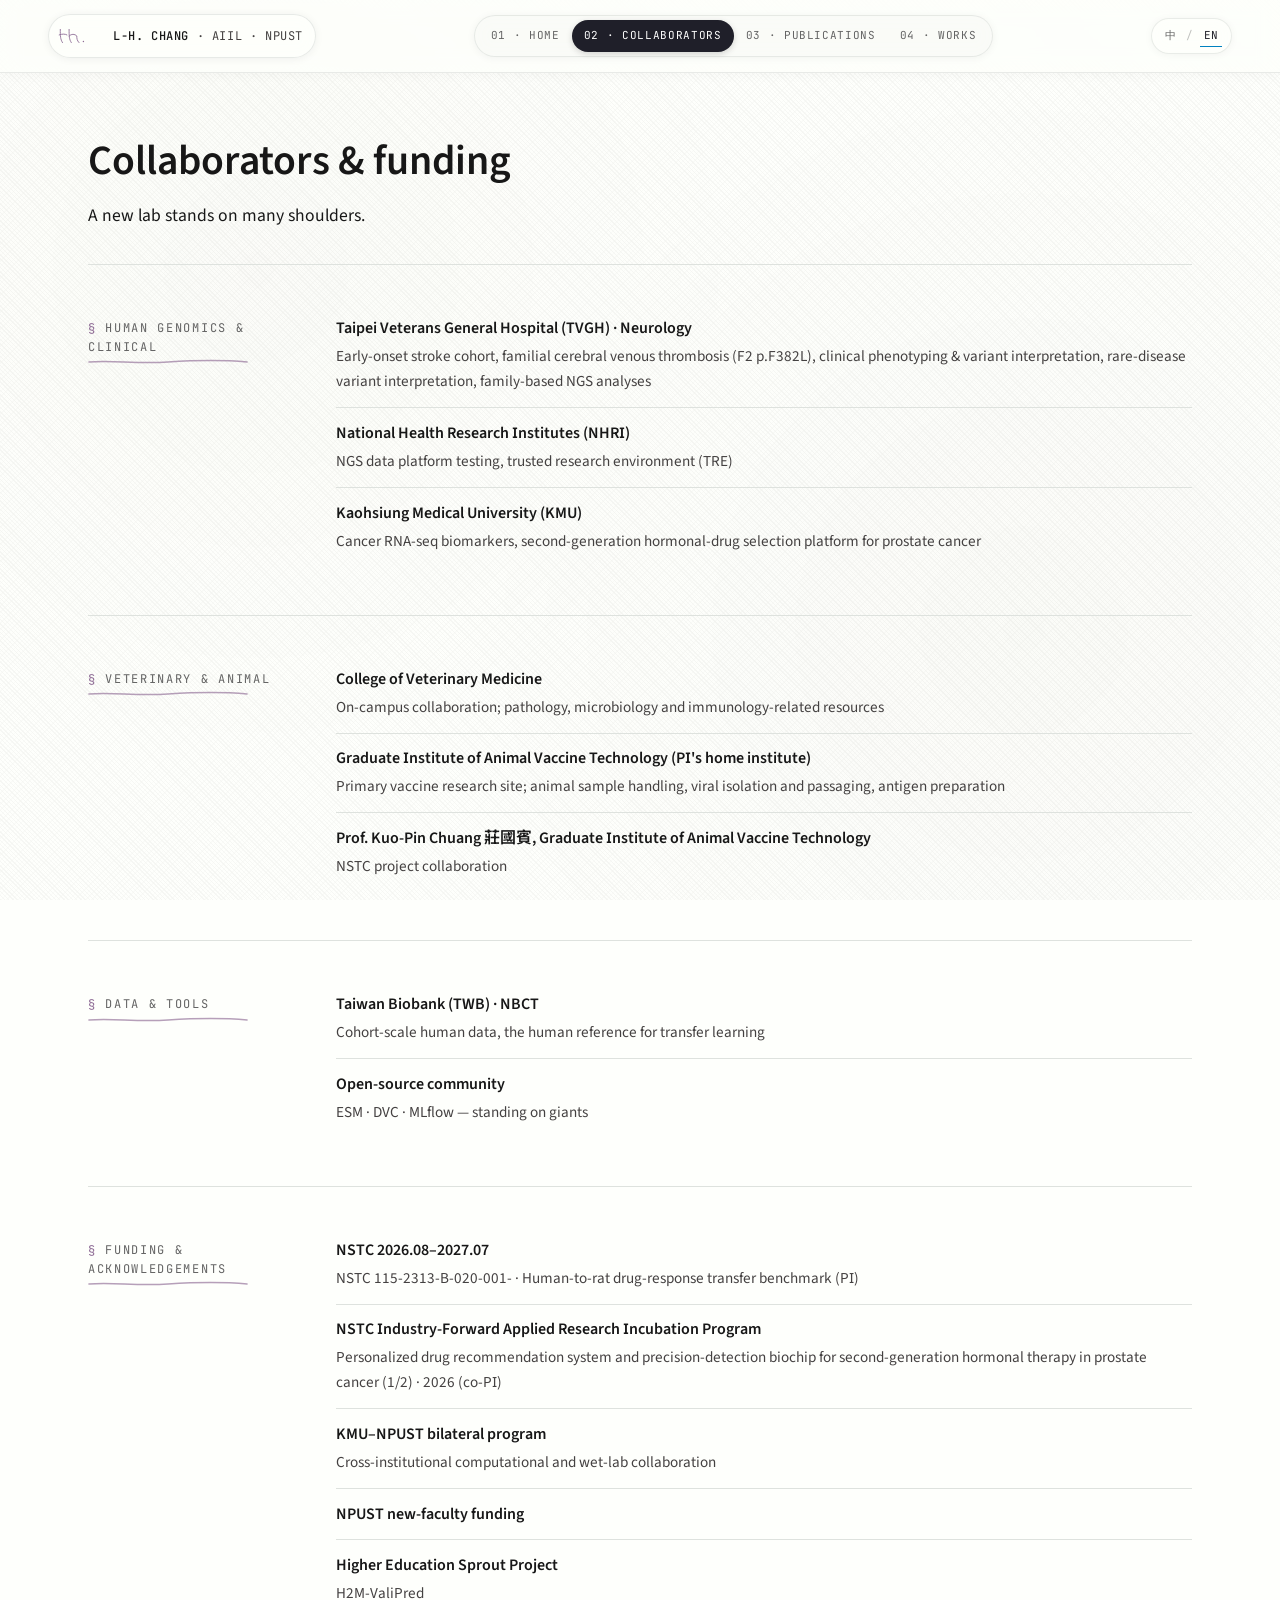
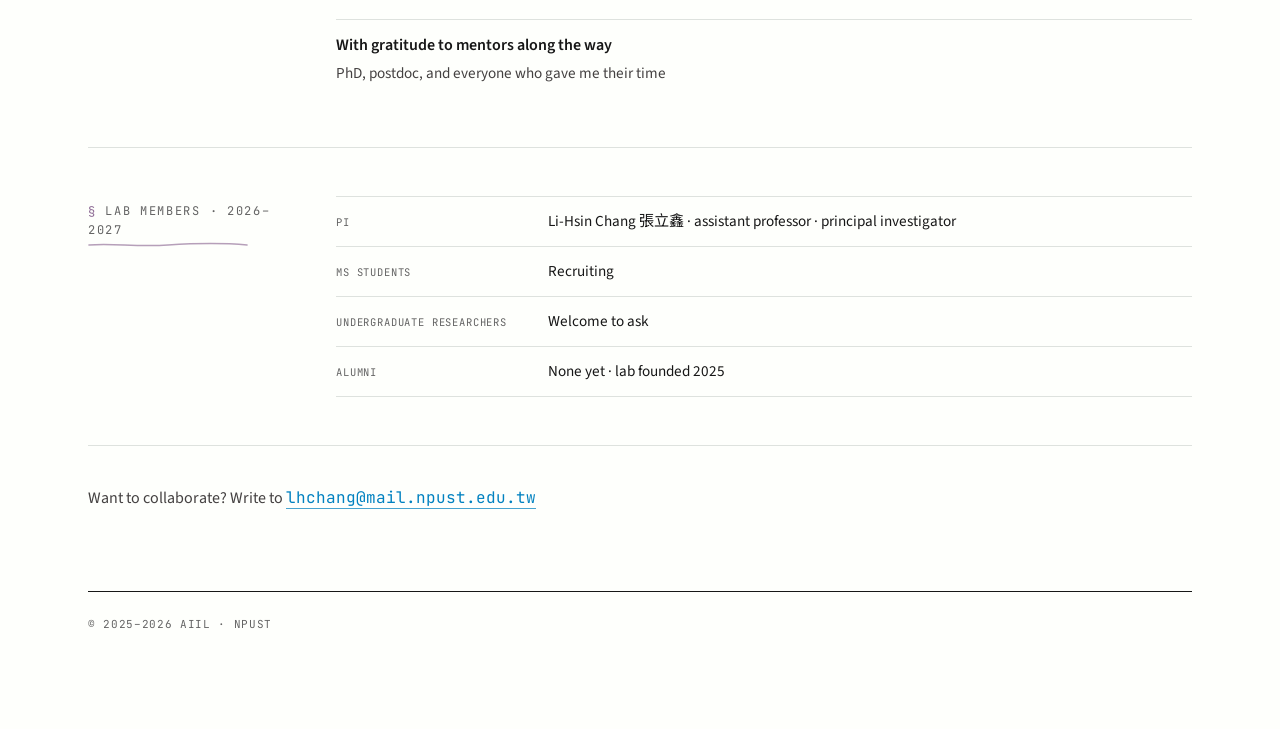
==== commit 81d6539a: "Add works page with the Immune Survivors game; nav tab 04 on all pages works.html lists teaching wor" ====
--- a/collaborators.html
+++ b/collaborators.html
@@ -77,6 +77,7 @@
       <a href="./" data-i18n="nav.v1">01 · 首頁</a>
       <a href="collaborators.html" class="active" aria-current="page" data-i18n="nav.v2">02 · 合作者</a>
       <a href="publications.html" data-i18n="nav.v3">03 · 著作列表</a>
+      <a href="works.html" data-i18n="nav.v4">04 · 作品與教材</a>
     </nav>
 
     <div class="topbar-right">
@@ -204,6 +205,7 @@
     "nav.v1": "01 · 首頁",
     "nav.v2": "02 · 合作者",
     "nav.v3": "03 · 著作列表",
+    "nav.v4": "04 · 作品與教材",
     "cp.title": "合作與經費",
     "cp.cta": "想合作？來信：",
     /* V1 collaborators & funding */
@@ -254,6 +256,7 @@
     "nav.v1": "01 · Home",
     "nav.v2": "02 · Collaborators",
     "nav.v3": "03 · Publications",
+    "nav.v4": "04 · Works",
     "cp.title": "Collaborators & funding",
     "cp.cta": "Want to collaborate? Write to",
     /* V1 collaborators & funding */
